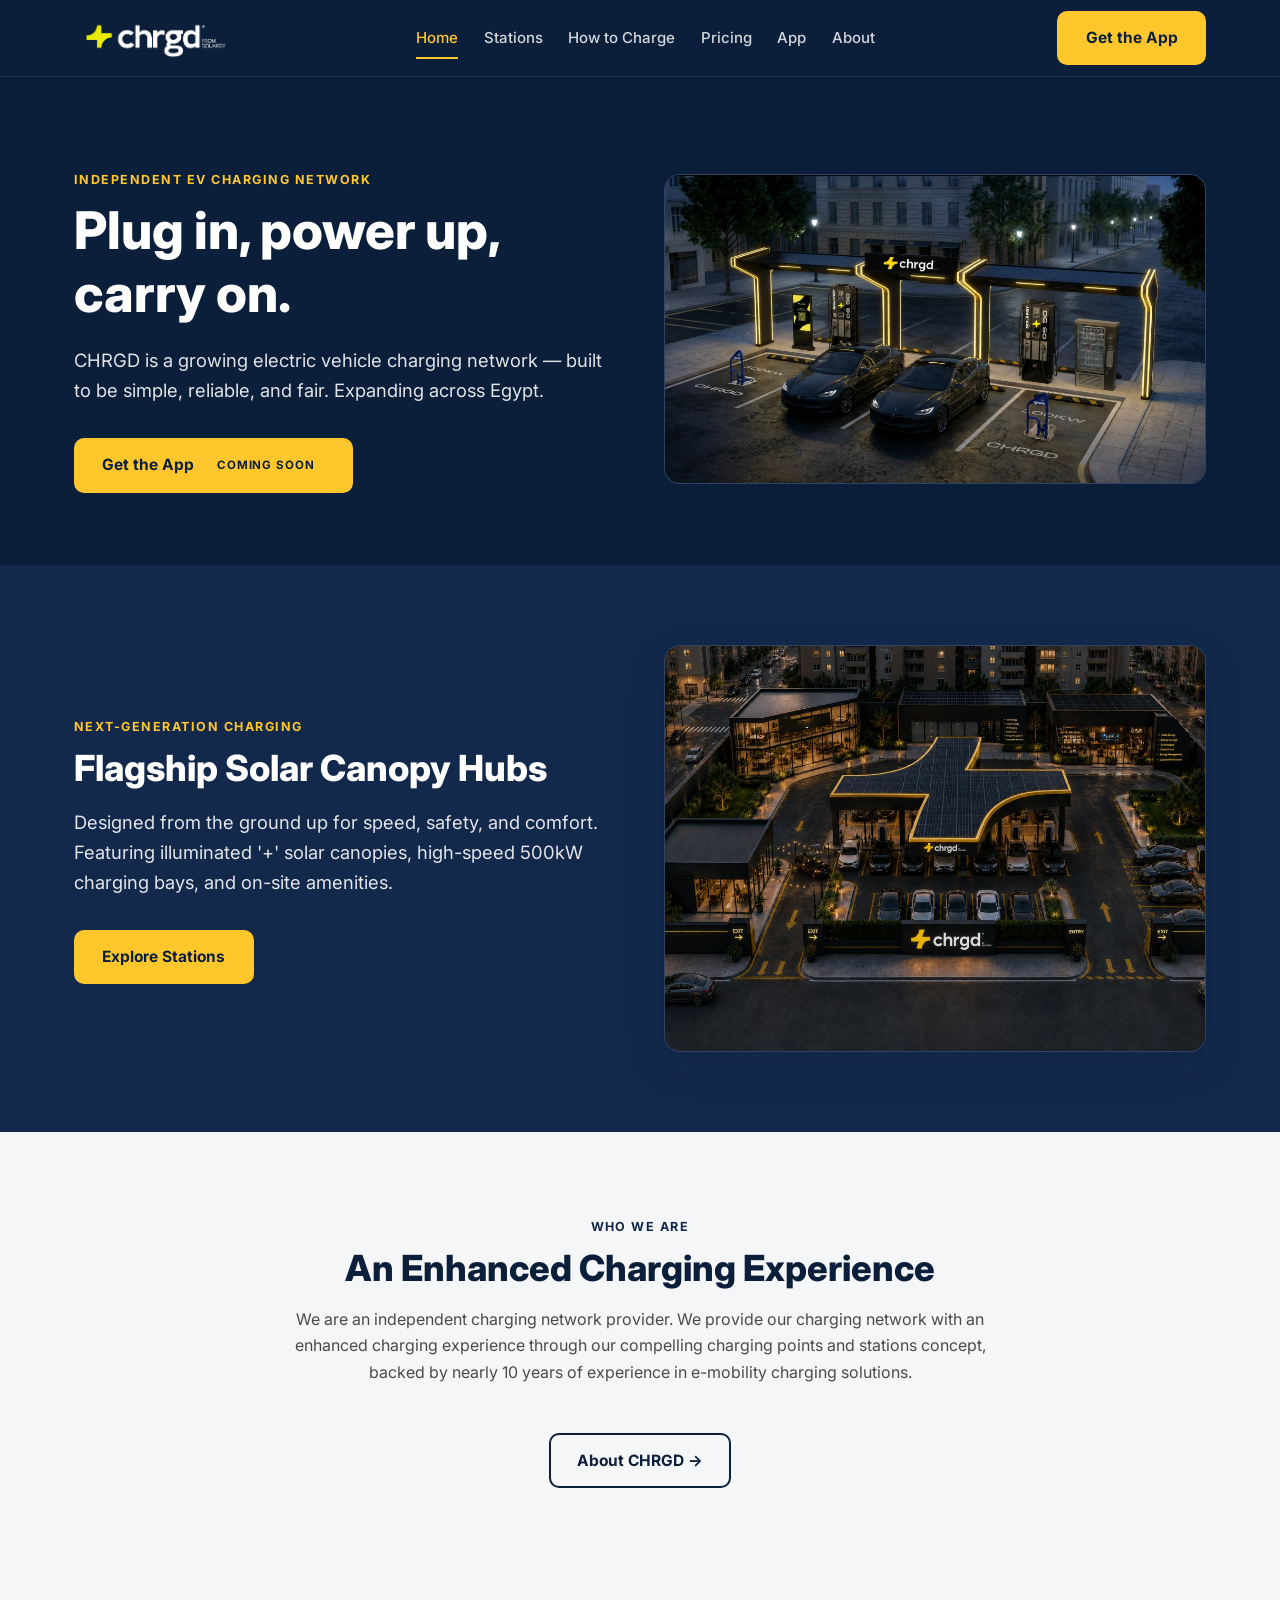
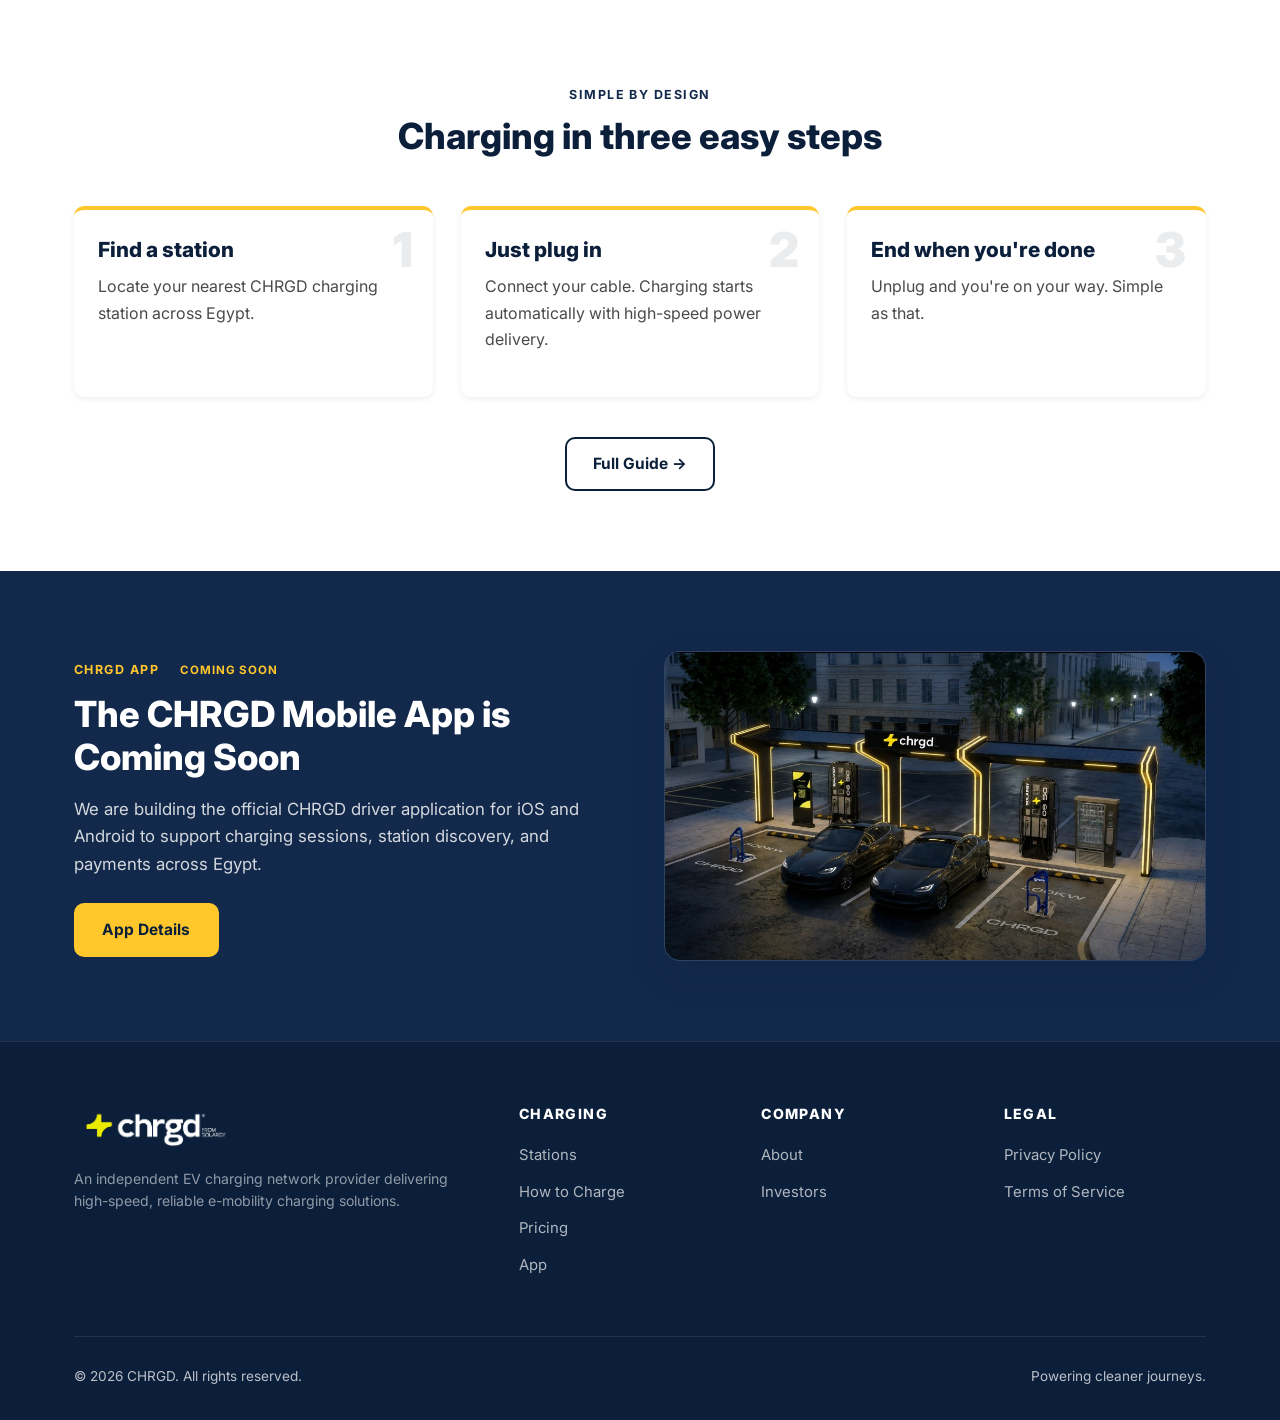
==== index.html @ 376d990d "Reframe CHRGD tone as an independent standalone EV charging network" ====
<!DOCTYPE html>
<html lang="en">
<head>
  <meta charset="UTF-8">
  <meta name="viewport" content="width=device-width, initial-scale=1.0">
  <title>CHRGD — Charge Confidently</title>
  <meta name="description" content="CHRGD is an independent EV charging network provider. Find stations, plug in, charge up, and manage your sessions.">
  <link rel="stylesheet" href="style.css">
</head>
<body>

<!-- ==================== HEADER ==================== -->
<header class="header">
  <div class="container header-inner">
    <a href="index.html" class="wordmark" aria-label="CHRGD — Home"><img src="logo.png" alt="CHRGD EV Charging Network" class="logo-img"></a>

    <button class="hamburger" id="hamburger" aria-label="Toggle menu" aria-expanded="false">☰</button>

    <nav class="nav" id="mainNav" aria-label="Main navigation">
      <a href="index.html" class="nav-link active">Home</a>
      <a href="stations.html"      class="nav-link">Stations</a>
      <a href="how-to-charge.html" class="nav-link">How to Charge</a>
      <a href="pricing.html"       class="nav-link">Pricing</a>
      <a href="app.html"           class="nav-link">App</a>
      <a href="about.html"         class="nav-link">About</a>    </nav>

    <a href="app.html" class="btn btn-primary">Get the App</a>
  </div>
</header>

<!-- ==================== HERO ==================== -->
<section class="hero">
  <div class="container hero-grid">
    <div>
      <span class="eyebrow">Independent EV Charging Network</span>
      <h1>Plug in, power up,<br>carry on.</h1>
      <p class="lead">CHRGD is a growing electric vehicle charging network — built to be simple, reliable, and fair. Expanding across Egypt.</p>
      <div class="hero-btns">
        <a href="app.html" class="btn btn-primary">Get the App <span class="badge">Coming soon</span></a>
      </div>
    </div>
    <div class="site-img-wrapper">
      <img src="images/station-canopy.jpg" alt="CHRGD illuminated night charging canopy with electric vehicles charging at 500kW bays" class="site-img">
    </div>
  </div>
</section>

<!-- ==================== FLAGSHIP HUB SHOWCASE ==================== -->
<section class="section section-dark">
  <div class="container hero-grid" style="align-items:center;">
    <div>
      <span class="eyebrow">Next-Generation Charging</span>
      <h2>Flagship Solar Canopy Hubs</h2>
      <p class="lead">Designed from the ground up for speed, safety, and comfort. Featuring illuminated '+' solar canopies, high-speed 500kW charging bays, and on-site amenities.</p>
      <div style="margin-top: 1.5rem;">
        <a href="stations.html" class="btn btn-primary">Explore Stations</a>
      </div>
    </div>
    <div class="site-img-wrapper">
      <img src="images/flagship-hub.jpg" alt="Aerial view of CHRGD flagship charging hub with yellow plus solar canopy roof" class="site-img">
    </div>
  </div>
</section>

<!-- ==================== WHO WE ARE SNAPSHOT ==================== -->
<section class="section section-light">
  <div class="container">
    <div class="section-header">
      <span class="eyebrow eyebrow-dark">Who We Are</span>
      <h2>An Enhanced Charging Experience</h2>
      <p class="lead-dark">We are an independent charging network provider. We provide our charging network with an enhanced charging experience through our compelling charging points and stations concept, backed by nearly 10 years of experience in e-mobility charging solutions.</p>
    </div>
    <div style="text-align:center; margin-bottom:2rem;">
      <a href="about.html" class="btn btn-outline-dark">About CHRGD →</a>
    </div>
  </div>
</section>

<!-- ==================== HOW TO CHARGE PREVIEW ==================== -->
<section class="section">
  <div class="container">
    <div class="section-header">
      <span class="eyebrow eyebrow-dark">Simple by Design</span>
      <h2>Charging in three easy steps</h2>
    </div>
    <div class="steps">
      <div class="step">
        <div class="step-num">1</div>
        <h3>Find a station</h3>
        <p>Locate your nearest CHRGD charging station across Egypt.</p>
      </div>
      <div class="step">
        <div class="step-num">2</div>
        <h3>Just plug in</h3>
        <p>Connect your cable. Charging starts automatically with high-speed power delivery.</p>
      </div>
      <div class="step">
        <div class="step-num">3</div>
        <h3>End when you're done</h3>
        <p>Unplug and you're on your way. Simple as that.</p>
      </div>
    </div>
    <div style="text-align:center; margin-top:2.5rem;">
      <a href="how-to-charge.html" class="btn btn-outline-dark">Full Guide →</a>
    </div>
  </div>
</section>

<!-- ==================== APP HIGHLIGHT ==================== -->
<section class="section section-dark">
  <div class="container hero-grid" style="align-items:center;">
    <div>
      <span class="eyebrow">CHRGD App <span class="badge badge-navy">Coming soon</span></span>
      <h2 style="color:var(--white);">The CHRGD Mobile App is Coming Soon</h2>
      <p style="color:rgba(255,255,255,0.82); font-size:1.05rem; margin-bottom:1.5rem;">
        We are building the official CHRGD driver application for iOS and Android to support charging sessions, station discovery, and payments across Egypt.
      </p>
      <a href="app.html" class="btn btn-primary">App Details</a>
    </div>
    <div class="site-img-wrapper">
      <img src="images/station-canopy.jpg" alt="CHRGD Charging station canopy" class="site-img">
    </div>
  </div>
</section>



<!-- ==================== FOOTER ==================== -->
<footer class="footer">
  <div class="container">
    <div class="footer-grid">
      <div class="footer-col">
        <a href="index.html" class="wordmark" aria-label="CHRGD — Home"><img src="logo.png" alt="CHRGD EV Charging Network" class="logo-img"></a>
        <p class="footer-desc">An independent EV charging network provider delivering high-speed, reliable e-mobility charging solutions.</p>
      </div>
      <div class="footer-col">
        <h4>Charging</h4>
        <ul class="footer-links">
          <li><a href="stations.html">Stations</a></li>
          <li><a href="how-to-charge.html">How to Charge</a></li>
          <li><a href="pricing.html">Pricing</a></li>
          <li><a href="app.html">App</a></li>
        </ul>
      </div>
      <div class="footer-col">
        <h4>Company</h4>
        <ul class="footer-links">
          <li><a href="about.html">About</a></li>
          <li><a href="contact.html">Investors</a></li>
        </ul>
      </div>
      <div class="footer-col">
        <h4>Legal</h4>
        <ul class="footer-links">
          <li><a href="privacy-policy.html">Privacy Policy</a></li>
          <li><a href="terms-of-service.html">Terms of Service</a></li>
        </ul>
      </div>
    </div>
    <div class="footer-bottom">
      <span>© 2026 CHRGD. All rights reserved.</span>
      <span>Powering cleaner journeys.</span>
    </div>
  </div>
</footer>

<script src="script.js"></script>
</body>
</html>
---- style.css ----
/* ===========================
   CHRGD — Global Design System
   =========================== */

@import url('https://fonts.googleapis.com/css2?family=Inter:wght@400;500;600;700;800;900&display=swap');

:root {
  --navy:        #0B1F3A;
  --navy-soft:   #13294B;
  --yellow:      #FFC72C;
  --yellow-dark: #E6AB00;
  --white:       #FFFFFF;
  --gray-100:    #F5F6F8;
  --gray-200:    #E2E8F0;
  --gray-300:    #CBD5E1;
  --gray-500:    #94A3B8;
  --gray-700:    #4A4A4A;
  --radius:      10px;
  --radius-lg:   16px;
  --shadow-sm:   0 2px 6px rgba(11,31,58,0.07);
  --shadow-md:   0 6px 18px rgba(11,31,58,0.10);
  --shadow-lg:   0 14px 40px rgba(11,31,58,0.14);
  --transition:  all 0.22s ease;
  --font:        'Inter', -apple-system, BlinkMacSystemFont, 'Segoe UI', sans-serif;
}

/* --- Reset --- */
*, *::before, *::after { box-sizing: border-box; margin: 0; padding: 0; }
html { scroll-behavior: smooth; }
body {
  font-family: var(--font);
  background: var(--white);
  color: var(--gray-700);
  line-height: 1.65;
  font-size: 1rem;
  display: flex;
  flex-direction: column;
  min-height: 100vh;
}
a { text-decoration: none; color: inherit; transition: var(--transition); }
ul { list-style: none; }
img { display: block; max-width: 100%; }

/* --- Container --- */
.container {
  width: 100%;
  max-width: 1180px;
  margin: 0 auto;
  padding: 0 1.5rem;
}

/* ===========================
   WORDMARK
   =========================== */
.wordmark {
  display: inline-flex;
  align-items: center;
  text-decoration: none;
}
.logo-img {
  height: 42px;
  width: auto;
  object-fit: contain;
  display: block;
  transition: var(--transition);
}
.logo-img:hover {
  opacity: 0.9;
}
.wordmark .dot { color: var(--yellow); }
.wordmark-dark  { color: var(--navy); }

/* ===========================
   TYPOGRAPHY
   =========================== */
h1, h2, h3, h4 { color: var(--navy); font-weight: 800; line-height: 1.2; }
h1 { font-size: clamp(2rem, 5vw, 3.25rem); margin-bottom: 1.25rem; }
h2 { font-size: clamp(1.6rem, 3vw, 2.25rem); margin-bottom: 1rem; }
h3 { font-size: 1.3rem; margin-bottom: 0.65rem; }
p  { margin-bottom: 1rem; }

.eyebrow {
  display: inline-block;
  font-size: 0.78rem;
  font-weight: 700;
  letter-spacing: 0.12em;
  text-transform: uppercase;
  color: var(--yellow);
  margin-bottom: 0.6rem;
}
.eyebrow-dark { color: var(--navy-soft); }

.lead {
  font-size: 1.15rem;
  color: rgba(255,255,255,0.88);
  max-width: 680px;
  margin-bottom: 2rem;
}
.lead-dark { color: var(--gray-700); }

/* ===========================
   BUTTONS
   =========================== */
.btn {
  display: inline-flex;
  align-items: center;
  justify-content: center;
  gap: 0.4rem;
  padding: 0.78rem 1.65rem;
  font-weight: 700;
  font-size: 0.97rem;
  border-radius: var(--radius);
  border: 2px solid transparent;
  cursor: pointer;
  transition: var(--transition);
  white-space: nowrap;
}
.btn-primary {
  background: var(--yellow);
  color: var(--navy);
}
.btn-primary:hover {
  background: var(--yellow-dark);
  transform: translateY(-2px);
  box-shadow: var(--shadow-md);
}
.btn-outline {
  background: transparent;
  color: var(--white);
  border-color: rgba(255,255,255,0.35);
}
.btn-outline:hover {
  background: rgba(255,255,255,0.1);
  border-color: var(--white);
}
.btn-outline-dark {
  background: transparent;
  color: var(--navy);
  border-color: var(--navy);
}
.btn-outline-dark:hover {
  background: var(--navy);
  color: var(--white);
}
.btn-disabled {
  background: var(--gray-300);
  color: var(--gray-500);
  cursor: not-allowed;
  pointer-events: none;
}

/* Badge */
.badge {
  display: inline-block;
  background: var(--yellow);
  color: var(--navy);
  font-size: 0.72rem;
  font-weight: 700;
  text-transform: uppercase;
  letter-spacing: 0.08em;
  padding: 0.22rem 0.6rem;
  border-radius: 50px;
  vertical-align: middle;
  margin-left: 0.4rem;
}
.badge-navy {
  background: var(--navy-soft);
  color: var(--yellow);
}

/* ===========================
   MEDIA PLACEHOLDER
   =========================== */
.media-ph {
  border: 2px dashed var(--gray-300);
  background: rgba(19,41,75,0.03);
  border-radius: var(--radius-lg);
  display: flex;
  flex-direction: column;
  align-items: center;
  justify-content: center;
  min-height: 260px;
  padding: 2rem;
  text-align: center;
  color: var(--gray-700);
}
.media-ph .ph-label {
  font-family: monospace;
  font-weight: 700;
  font-size: 1.1rem;
  letter-spacing: 0.1em;
  background: var(--navy-soft);
  color: var(--yellow);
  padding: 0.35rem 0.9rem;
  border-radius: 5px;
  margin-bottom: 0.65rem;
}
.media-ph .ph-desc {
  font-size: 0.84rem;
  color: var(--gray-500);
  max-width: 420px;
}
.media-ph-dark {
  border-color: rgba(255,255,255,0.2);
  background: rgba(255,255,255,0.04);
}
.media-ph-dark .ph-label {
  background: var(--yellow);
  color: var(--navy);
}
.media-ph-dark .ph-desc { color: rgba(255,255,255,0.55); }

/* ===========================
   MEDIA & IMAGES
   =========================== */
.site-img-wrapper {
  position: relative;
  border-radius: var(--radius-lg);
  overflow: hidden;
  box-shadow: var(--shadow-lg);
  border: 1px solid rgba(255, 255, 255, 0.12);
  background: var(--navy-soft);
}
.site-img {
  width: 100%;
  height: auto;
  display: block;
  object-fit: cover;
  transition: transform 0.4s ease;
}
.site-img-wrapper:hover .site-img {
  transform: scale(1.02);
}
.hardware-img-card {
  background: var(--gray-100);
  border-radius: var(--radius-lg);
  padding: 2rem;
  display: flex;
  justify-content: center;
  align-items: center;
  box-shadow: var(--shadow-md);
  border: 1px solid var(--gray-200);
}
.hardware-img {
  max-height: 380px;
  width: auto;
  object-fit: contain;
}

/* ===========================
   HEADER / NAV
   =========================== */
.header {
  position: sticky;
  top: 0;
  z-index: 1000;
  background: var(--navy);
  border-bottom: 1px solid rgba(255,255,255,0.08);
  box-shadow: var(--shadow-sm);
}
.header-inner {
  display: flex;
  align-items: center;
  justify-content: space-between;
  height: 76px;
}
.nav {
  display: flex;
  align-items: center;
  gap: 1.6rem;
}
.nav-link {
  color: rgba(255,255,255,0.82);
  font-weight: 500;
  font-size: 0.94rem;
  padding: 0.4rem 0;
  position: relative;
}
.nav-link:hover,
.nav-link.active { color: var(--yellow); }
.nav-link.active::after {
  content: '';
  position: absolute;
  bottom: -2px; left: 0;
  width: 100%; height: 2px;
  background: var(--yellow);
}
.hamburger {
  display: none;
  background: none;
  border: none;
  color: var(--white);
  font-size: 1.6rem;
  cursor: pointer;
  padding: 0.35rem;
  line-height: 1;
}

/* ===========================
   SECTIONS
   =========================== */
.section { padding: 5rem 0; }
.section-light { background: var(--gray-100); }
.section-dark  { background: var(--navy-soft); }
.section-dark h2, .section-dark h3 { color: var(--white); }

.section-header {
  text-align: center;
  max-width: 700px;
  margin: 0 auto 3rem;
}

/* ===========================
   HERO
   =========================== */
.hero {
  background: var(--navy);
  color: var(--white);
  padding: 5.5rem 0 4.5rem;
}
.hero-grid {
  display: grid;
  grid-template-columns: 1fr 1fr;
  gap: 3rem;
  align-items: center;
}
.hero h1 { color: var(--white); }
.hero-btns { display: flex; gap: 1rem; flex-wrap: wrap; margin-top: 0.5rem; }

/* ===========================
   CARDS
   =========================== */
.cards {
  display: grid;
  grid-template-columns: repeat(auto-fit, minmax(300px, 1fr));
  gap: 1.75rem;
}
.card {
  background: var(--white);
  border: 1px solid var(--gray-200);
  border-radius: var(--radius);
  padding: 1.85rem;
  box-shadow: var(--shadow-sm);
  transition: var(--transition);
  display: flex;
  flex-direction: column;
}
.card:hover {
  transform: translateY(-4px);
  box-shadow: var(--shadow-md);
  border-color: var(--yellow);
}
.card-link {
  margin-top: auto;
  padding-top: 1rem;
  font-weight: 700;
  color: var(--navy);
  display: inline-flex;
  align-items: center;
  gap: 0.3rem;
}
.card-link:hover { color: var(--yellow-dark); }

/* ===========================
   STEPS
   =========================== */
.steps {
  display: grid;
  grid-template-columns: repeat(auto-fit, minmax(220px, 1fr));
  gap: 1.75rem;
}
.step {
  background: var(--white);
  border-radius: var(--radius);
  border-top: 4px solid var(--yellow);
  padding: 1.75rem 1.5rem;
  box-shadow: var(--shadow-sm);
  position: relative;
}
.step-num {
  font-size: 3rem;
  font-weight: 900;
  color: var(--navy);
  opacity: 0.08;
  position: absolute;
  top: 1rem;
  right: 1.25rem;
  line-height: 1;
}

/* ===========================
   CTA BAND
   =========================== */
.cta-band {
  background: var(--navy);
  color: var(--white);
  text-align: center;
  padding: 4.5rem 0;
}
.cta-band h2 { color: var(--white); margin-bottom: 1rem; }
.cta-band p  { color: rgba(255,255,255,0.8); max-width: 580px; margin: 0 auto 2rem; }

/* ===========================
   PRICING
   =========================== */
.pricing-box {
  background: var(--white);
  border: 1px solid var(--gray-200);
  border-radius: var(--radius);
  padding: 2.5rem;
  box-shadow: var(--shadow-sm);
  max-width: 680px;
  margin: 0 auto;
}

/* ===========================
   FORM
   =========================== */
.form-wrap {
  background: var(--white);
  border: 1px solid var(--gray-200);
  border-radius: var(--radius);
  padding: 2.5rem;
  box-shadow: var(--shadow-md);
}
.form-group { margin-bottom: 1.15rem; }
.form-label {
  display: block;
  font-weight: 600;
  color: var(--navy);
  margin-bottom: 0.35rem;
  font-size: 0.95rem;
}
.form-control {
  width: 100%;
  padding: 0.75rem 1rem;
  border: 1px solid var(--gray-300);
  border-radius: var(--radius);
  font-family: var(--font);
  font-size: 1rem;
  transition: var(--transition);
}
.form-control:focus {
  outline: none;
  border-color: var(--navy);
  box-shadow: 0 0 0 3px rgba(11,31,58,0.09);
}

/* ===========================
   LEGAL
   =========================== */
.legal-wrap {
  max-width: 820px;
  margin: 0 auto;
  background: var(--white);
  border: 1px solid var(--gray-200);
  border-radius: var(--radius);
  padding: 3rem;
  box-shadow: var(--shadow-sm);
}
.draft-notice {
  background: rgba(255,199,44,0.13);
  border-left: 4px solid var(--yellow-dark);
  padding: 0.9rem 1.2rem;
  border-radius: 4px;
  margin-bottom: 2rem;
  font-size: 0.93rem;
  color: var(--navy);
}
.legal-wrap h2 { font-size: 1.25rem; margin: 2rem 0 0.5rem; }
.legal-wrap p, .legal-wrap li { font-size: 0.97rem; line-height: 1.7; }
.legal-wrap ul { list-style: disc; margin-left: 1.5rem; margin-bottom: 1rem; }

/* ===========================
   FOOTER
   =========================== */
.footer {
  background: var(--navy);
  color: rgba(255,255,255,0.72);
  padding: 4rem 0 2rem;
  border-top: 1px solid rgba(255,255,255,0.08);
  margin-top: auto;
}
.footer-grid {
  display: grid;
  grid-template-columns: 2fr 1fr 1fr 1fr;
  gap: 2.5rem;
  margin-bottom: 3rem;
}
.footer-col h4 {
  color: var(--white);
  font-size: 0.88rem;
  text-transform: uppercase;
  letter-spacing: 0.1em;
  margin-bottom: 1.1rem;
}
.footer-links li { margin-bottom: 0.65rem; }
.footer-links a  { color: rgba(255,255,255,0.68); font-size: 0.93rem; }
.footer-links a:hover { color: var(--yellow); }
.footer-desc {
  margin-top: 0.75rem;
  font-size: 0.88rem;
  color: rgba(255,255,255,0.55);
  line-height: 1.6;
}
.footer-bottom {
  padding-top: 1.75rem;
  border-top: 1px solid rgba(255,255,255,0.09);
  display: flex;
  justify-content: space-between;
  align-items: center;
  font-size: 0.85rem;
  flex-wrap: wrap;
  gap: 0.75rem;
}

/* ===========================
   RESPONSIVE
   =========================== */
@media (max-width: 960px) {
  .hero-grid         { grid-template-columns: 1fr; }
  .footer-grid       { grid-template-columns: 1fr 1fr; }
}

@media (max-width: 720px) {
  h1 { font-size: 2rem; }
  h2 { font-size: 1.55rem; }

  .hamburger { display: block; }

  .nav {
    position: absolute;
    top: 76px; left: 0;
    width: 100%;
    background: var(--navy);
    flex-direction: column;
    align-items: flex-start;
    padding: 1.25rem 1.5rem;
    gap: 1.1rem;
    border-bottom: 1px solid rgba(255,255,255,0.09);
    box-shadow: var(--shadow-lg);
    display: none;
  }
  .nav.open { display: flex; }

  .footer-grid       { grid-template-columns: 1fr; }
  .footer-bottom     { flex-direction: column; text-align: center; }
  .form-wrap, .legal-wrap { padding: 1.5rem; }
}
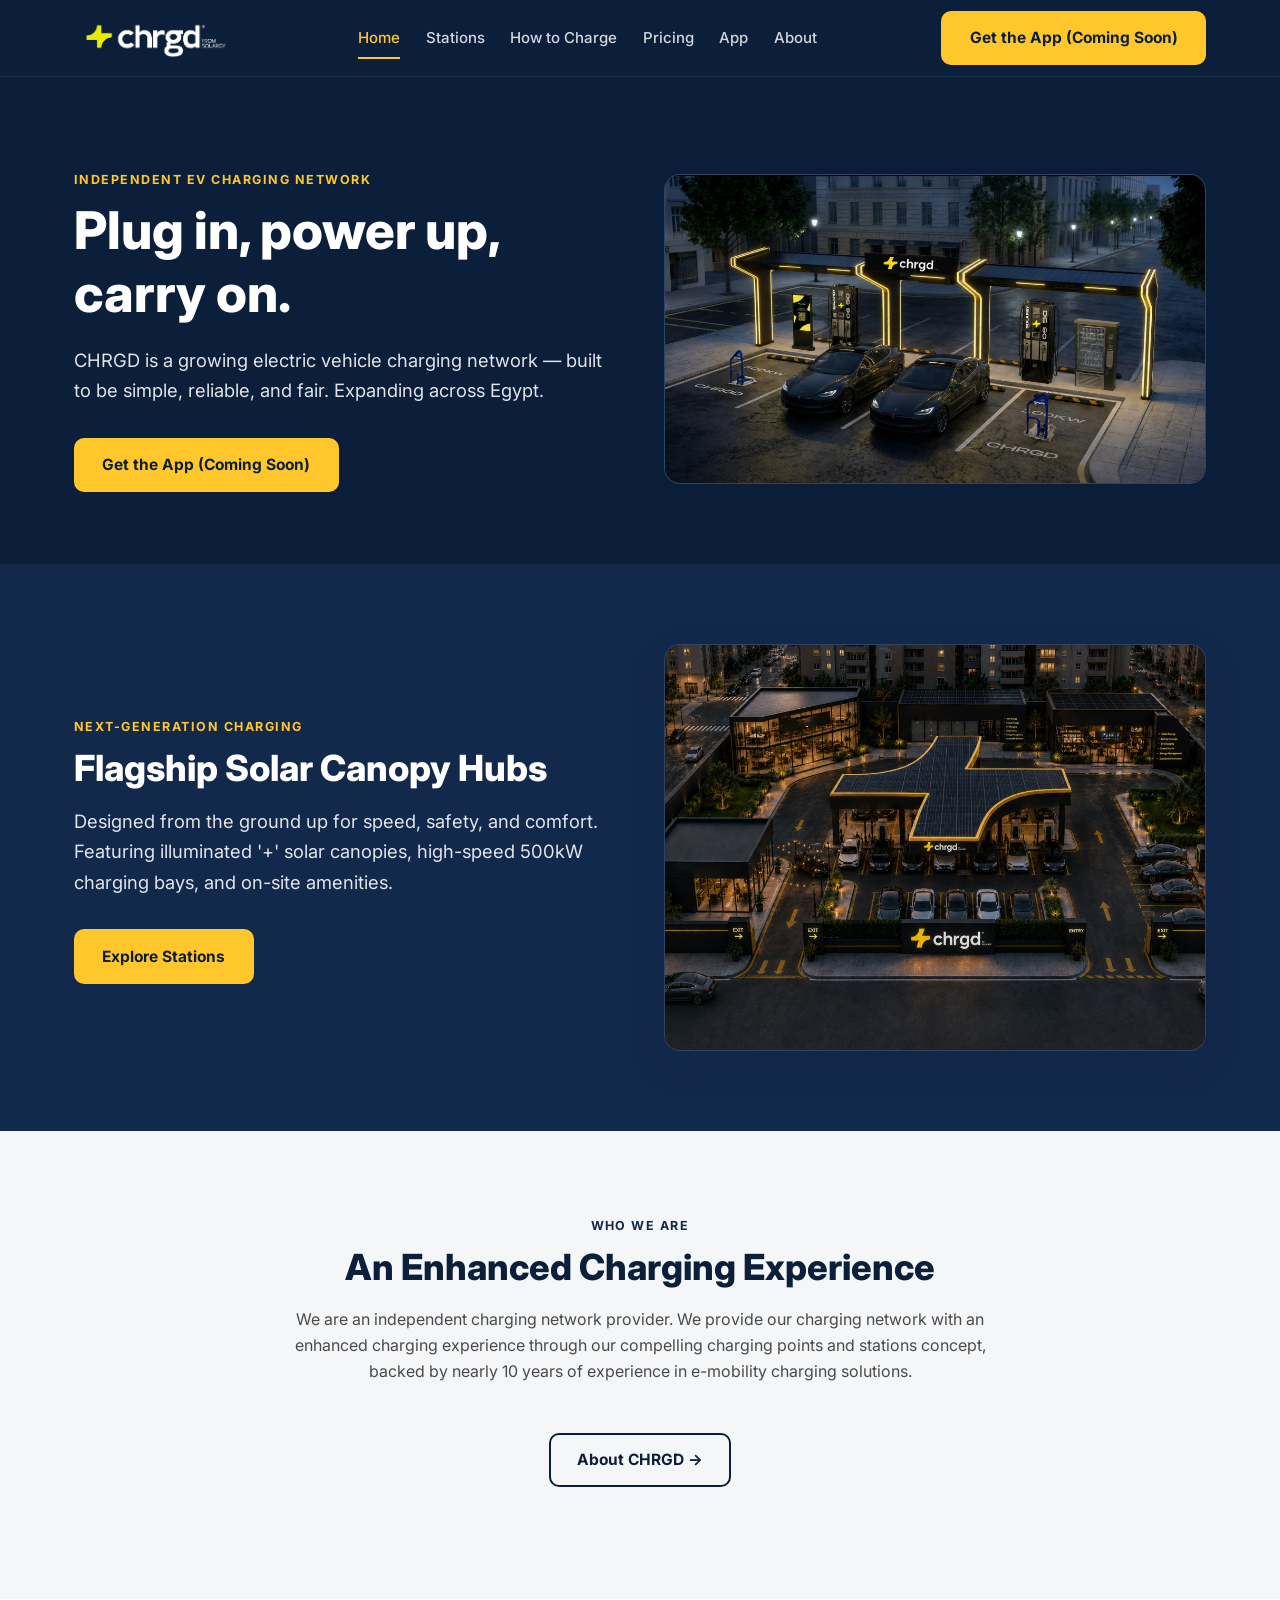
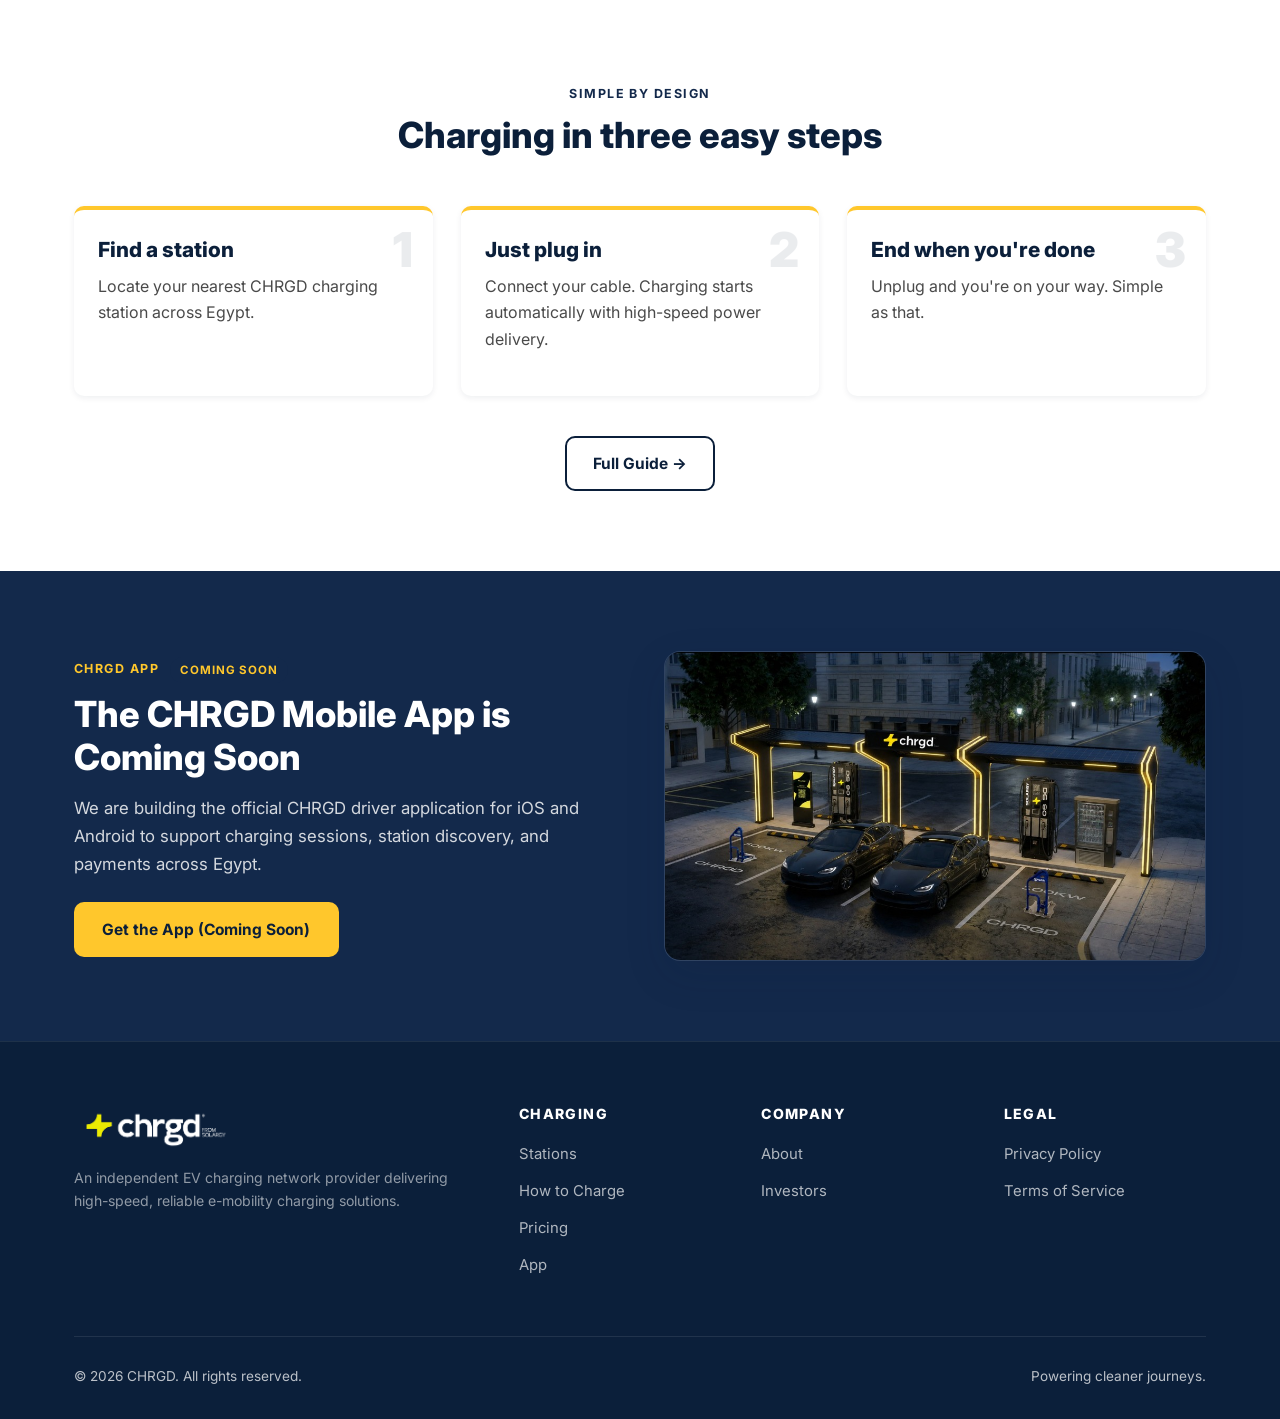
==== commit 9f2cfc7c: "Update all Get the App buttons to include (Coming Soon) label across site" ====
--- a/index.html
+++ b/index.html
@@ -24,7 +24,7 @@
       <a href="app.html"           class="nav-link">App</a>
       <a href="about.html"         class="nav-link">About</a>    </nav>
 
-    <a href="app.html" class="btn btn-primary">Get the App</a>
+    <a href="app.html" class="btn btn-primary">Get the App (Coming Soon)</a>
   </div>
 </header>
 
@@ -36,7 +36,7 @@
       <h1>Plug in, power up,<br>carry on.</h1>
       <p class="lead">CHRGD is a growing electric vehicle charging network — built to be simple, reliable, and fair. Expanding across Egypt.</p>
       <div class="hero-btns">
-        <a href="app.html" class="btn btn-primary">Get the App <span class="badge">Coming soon</span></a>
+        <a href="app.html" class="btn btn-primary">Get the App (Coming Soon)</a>
       </div>
     </div>
     <div class="site-img-wrapper">
@@ -115,7 +115,7 @@
       <p style="color:rgba(255,255,255,0.82); font-size:1.05rem; margin-bottom:1.5rem;">
         We are building the official CHRGD driver application for iOS and Android to support charging sessions, station discovery, and payments across Egypt.
       </p>
-      <a href="app.html" class="btn btn-primary">App Details</a>
+      <a href="app.html" class="btn btn-primary">Get the App (Coming Soon)</a>
     </div>
     <div class="site-img-wrapper">
       <img src="images/station-canopy.jpg" alt="CHRGD Charging station canopy" class="site-img">
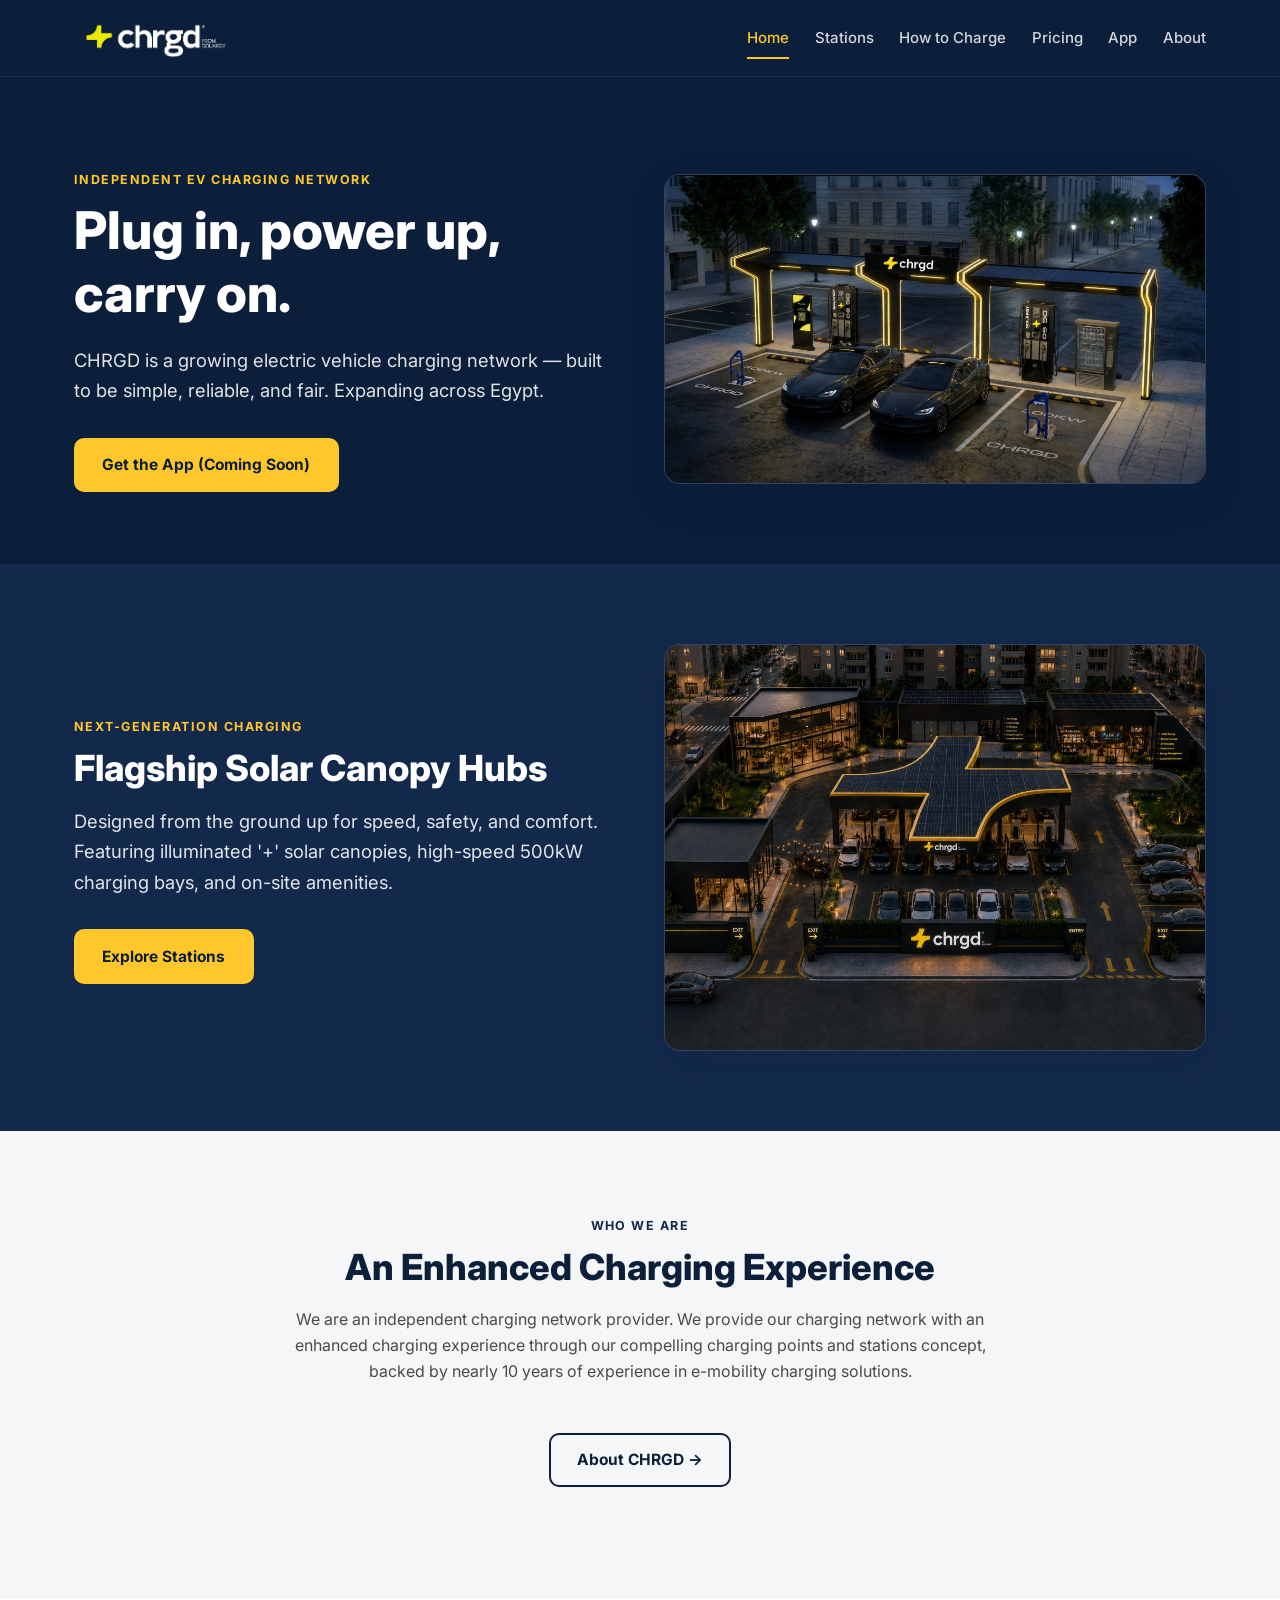
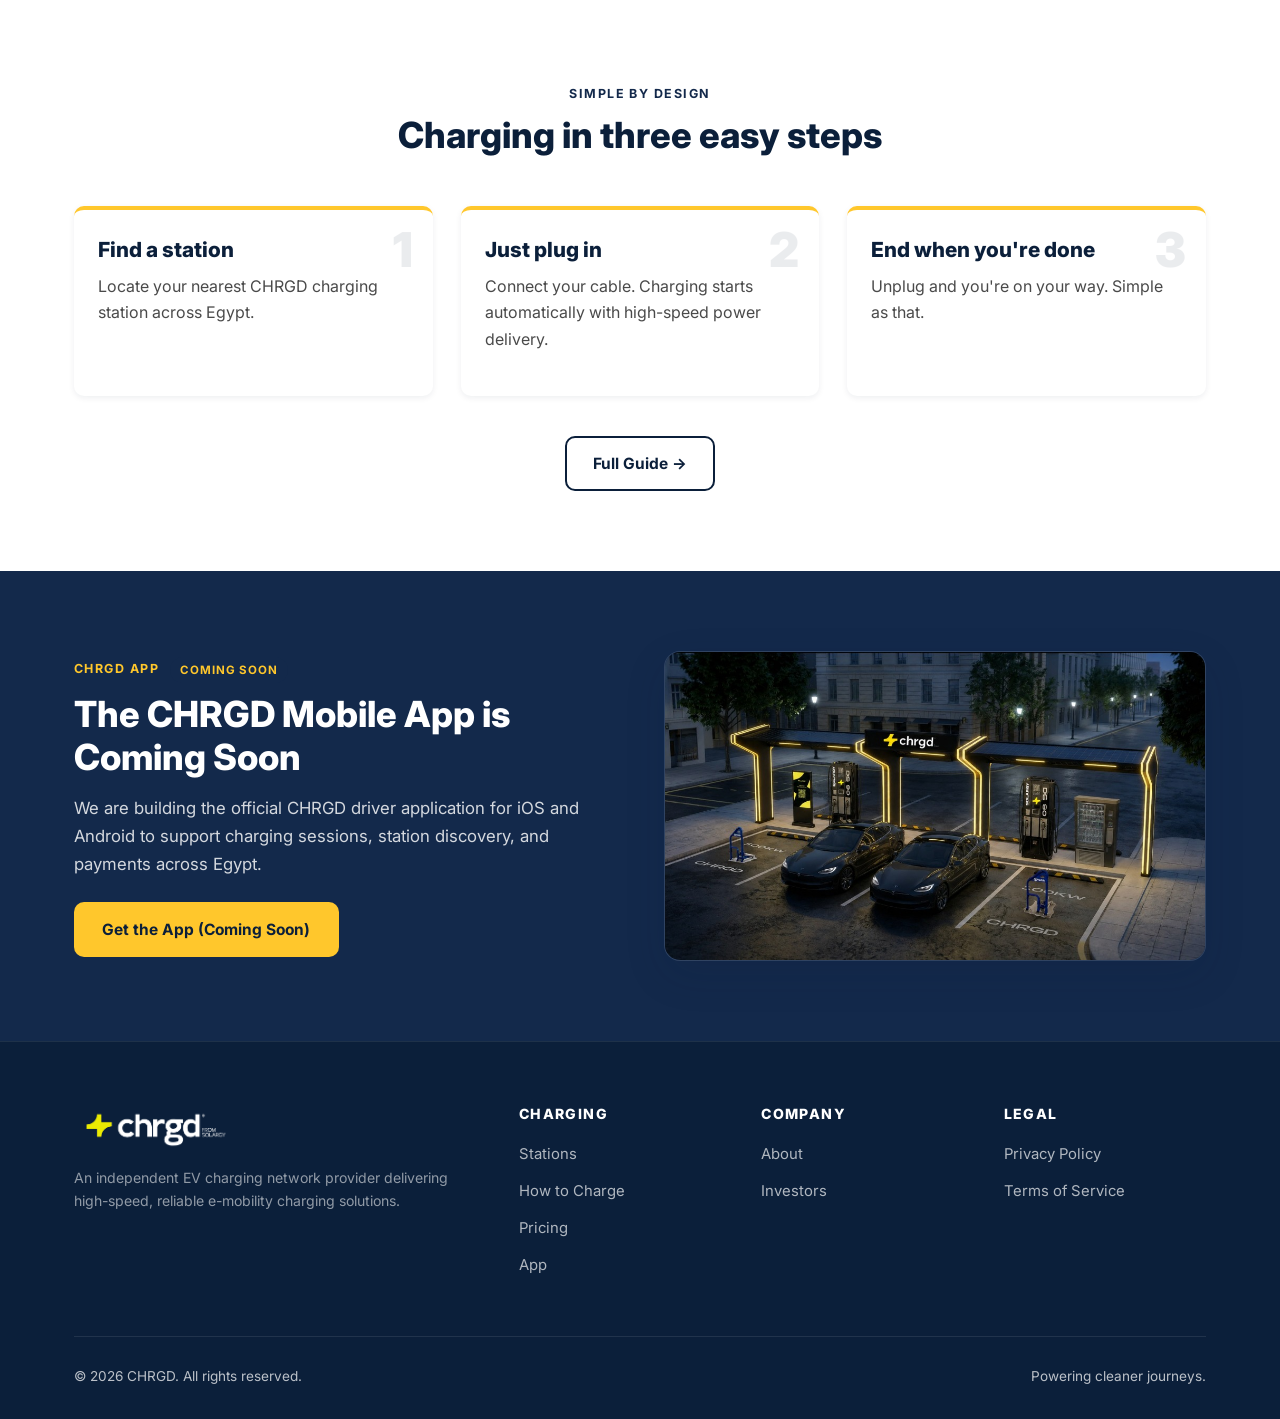
==== commit 25e96dc0: "Remove Get the App button from top header navigation across all pages" ====
--- a/index.html
+++ b/index.html
@@ -22,9 +22,8 @@
       <a href="how-to-charge.html" class="nav-link">How to Charge</a>
       <a href="pricing.html"       class="nav-link">Pricing</a>
       <a href="app.html"           class="nav-link">App</a>
-      <a href="about.html"         class="nav-link">About</a>    </nav>
-
-    <a href="app.html" class="btn btn-primary">Get the App (Coming Soon)</a>
+      <a href="about.html"         class="nav-link">About</a>
+    </nav>
   </div>
 </header>
 
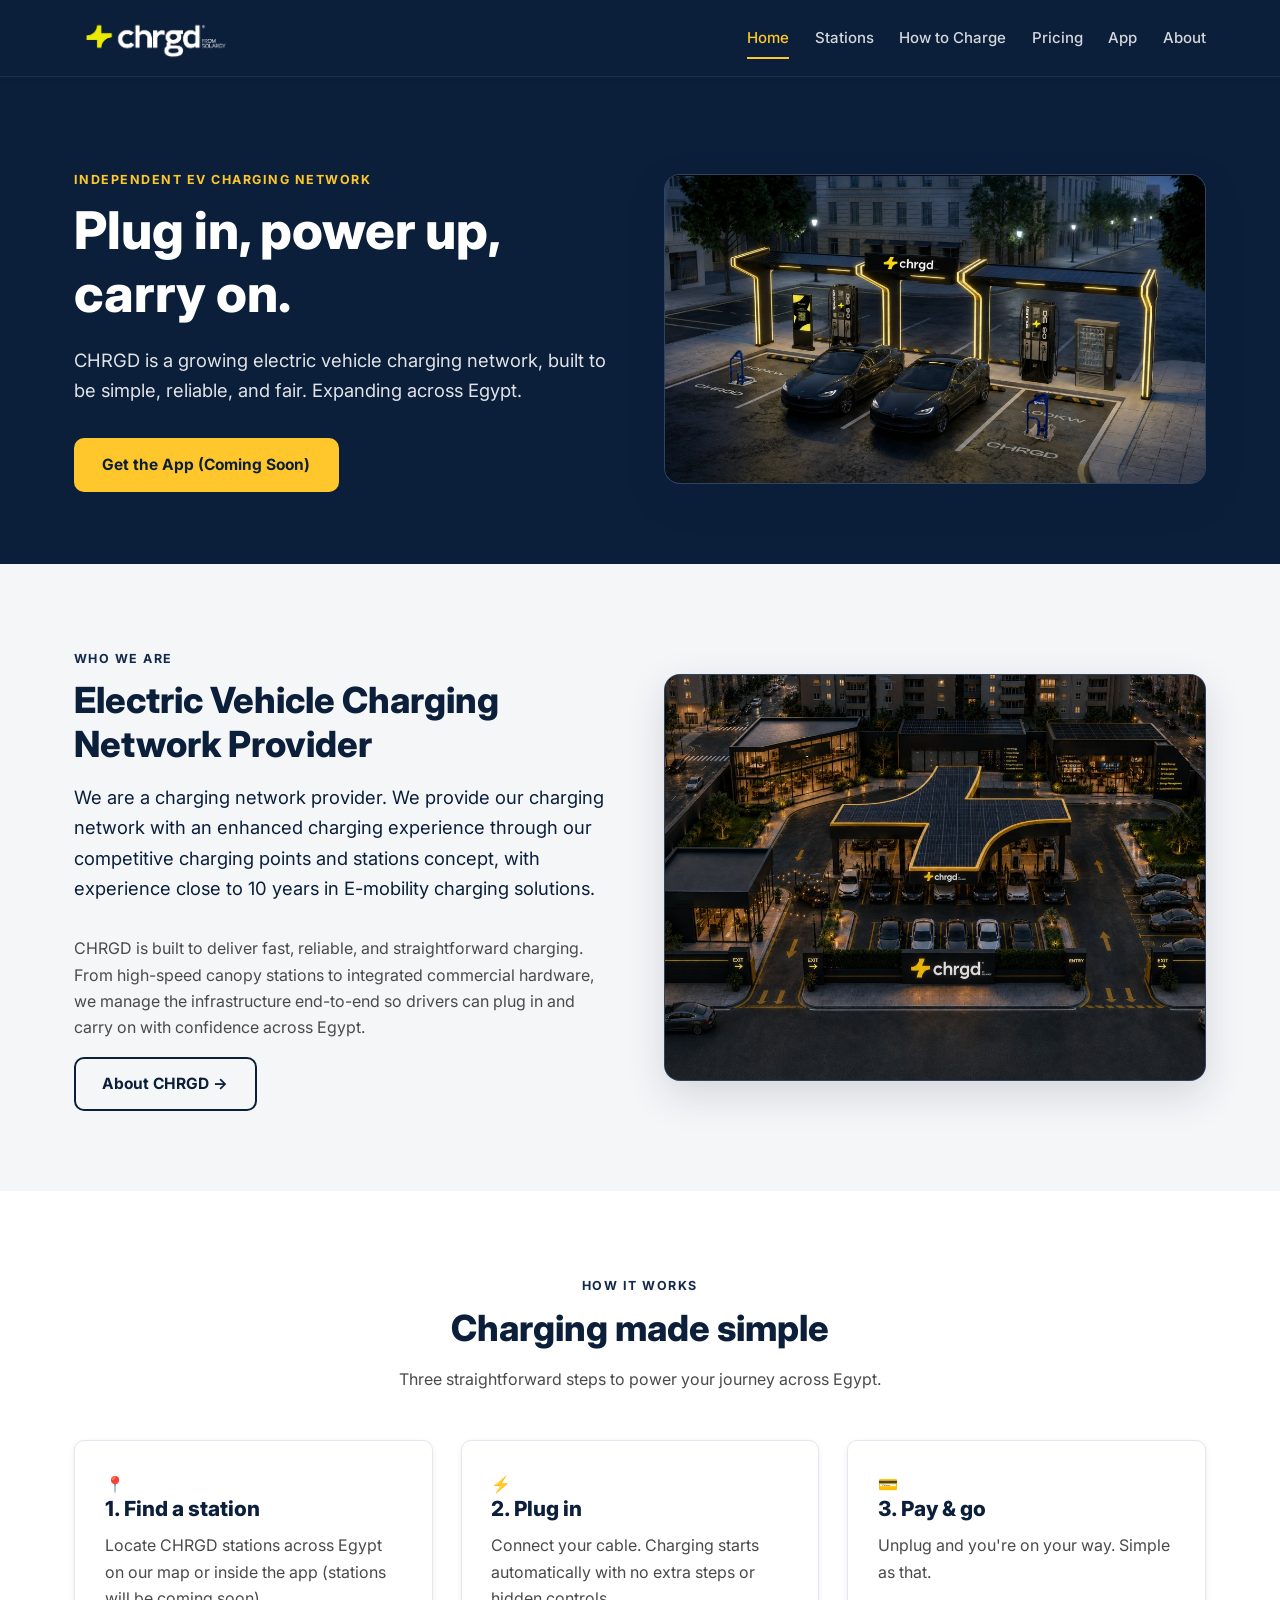
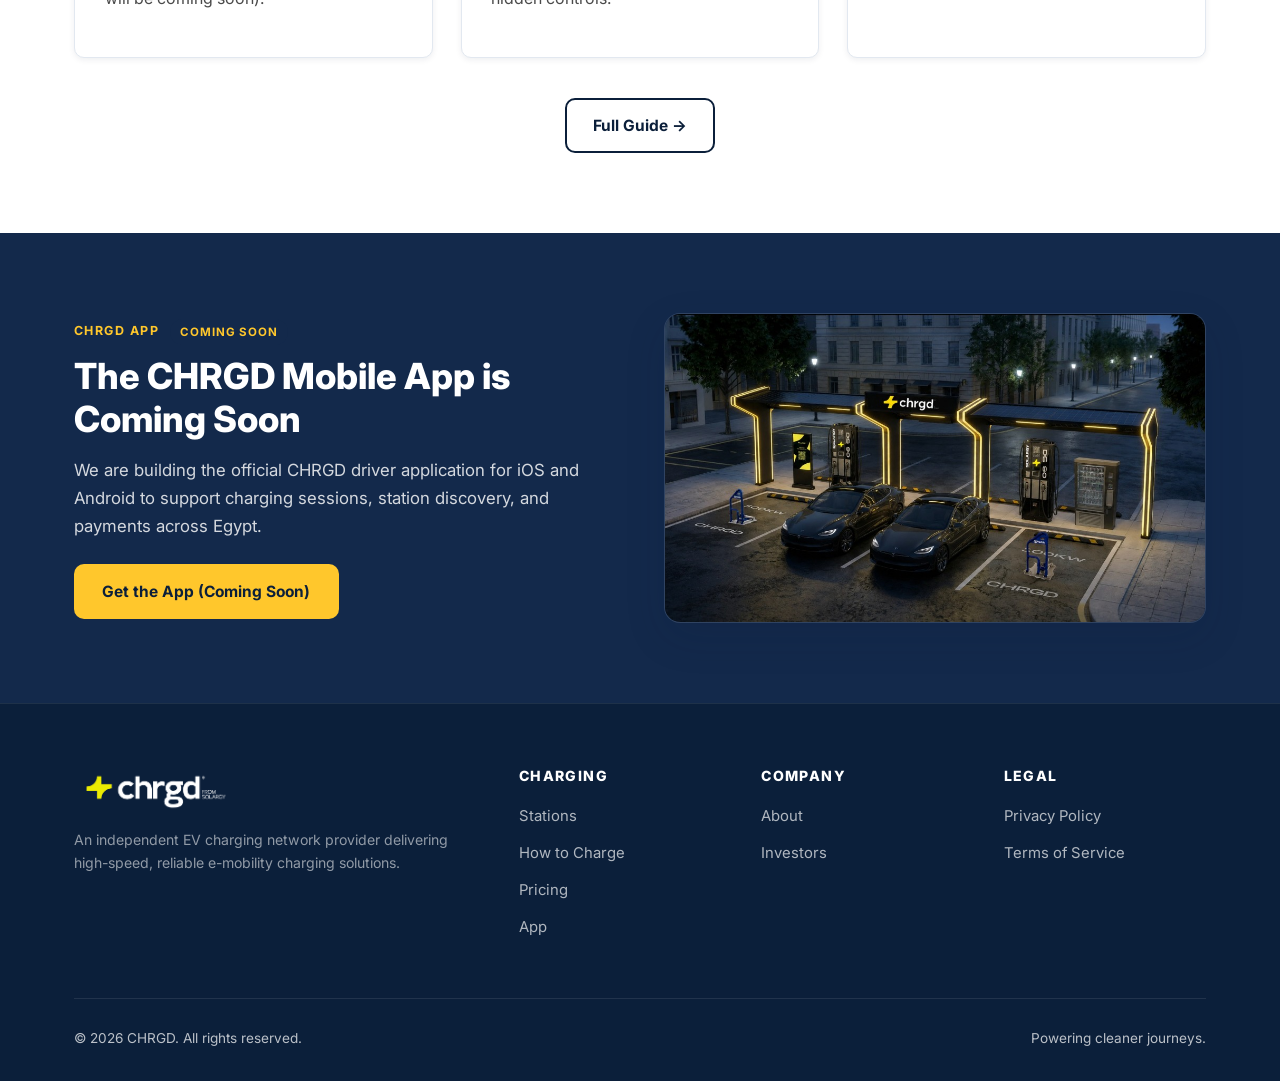
==== commit 14a398c0: "Remove all em dashes across site text, titles, and headers" ====
--- a/index.html
+++ b/index.html
@@ -3,7 +3,7 @@
 <head>
   <meta charset="UTF-8">
   <meta name="viewport" content="width=device-width, initial-scale=1.0">
-  <title>CHRGD — Charge Confidently</title>
+  <title>CHRGD | Charge Confidently</title>
   <meta name="description" content="CHRGD is an independent EV charging network provider. Find stations, plug in, charge up, and manage your sessions.">
   <link rel="stylesheet" href="style.css">
 </head>
@@ -12,7 +12,7 @@
 <!-- ==================== HEADER ==================== -->
 <header class="header">
   <div class="container header-inner">
-    <a href="index.html" class="wordmark" aria-label="CHRGD — Home"><img src="logo.png" alt="CHRGD EV Charging Network" class="logo-img"></a>
+    <a href="index.html" class="wordmark" aria-label="CHRGD Home"><img src="logo.png" alt="CHRGD EV Charging Network" class="logo-img"></a>
 
     <button class="hamburger" id="hamburger" aria-label="Toggle menu" aria-expanded="false">☰</button>
 
@@ -33,7 +33,7 @@
     <div>
       <span class="eyebrow">Independent EV Charging Network</span>
       <h1>Plug in, power up,<br>carry on.</h1>
-      <p class="lead">CHRGD is a growing electric vehicle charging network — built to be simple, reliable, and fair. Expanding across Egypt.</p>
+      <p class="lead">CHRGD is a growing electric vehicle charging network, built to be simple, reliable, and fair. Expanding across Egypt.</p>
       <div class="hero-btns">
         <a href="app.html" class="btn btn-primary">Get the App (Coming Soon)</a>
       </div>
@@ -44,58 +44,48 @@
   </div>
 </section>
 
-<!-- ==================== FLAGSHIP HUB SHOWCASE ==================== -->
-<section class="section section-dark">
-  <div class="container hero-grid" style="align-items:center;">
+<!-- ==================== WHO WE ARE ==================== -->
+<section class="section section-light">
+  <div class="container hero-grid" style="align-items: center;">
     <div>
-      <span class="eyebrow">Next-Generation Charging</span>
-      <h2>Flagship Solar Canopy Hubs</h2>
-      <p class="lead">Designed from the ground up for speed, safety, and comfort. Featuring illuminated '+' solar canopies, high-speed 500kW charging bays, and on-site amenities.</p>
-      <div style="margin-top: 1.5rem;">
-        <a href="stations.html" class="btn btn-primary">Explore Stations</a>
-      </div>
+      <span class="eyebrow eyebrow-dark">Who We Are</span>
+      <h2>Electric Vehicle Charging Network Provider</h2>
+      <p class="lead" style="color: var(--navy);">
+        We are a charging network provider. We provide our charging network with an enhanced charging experience through our competitive charging points and stations concept, with experience close to 10 years in E-mobility charging solutions.
+      </p>
+      <p>
+        CHRGD is built to deliver fast, reliable, and straightforward charging. From high-speed canopy stations to integrated commercial hardware, we manage the infrastructure end-to-end so drivers can plug in and carry on with confidence across Egypt.
+      </p>
+      <a href="about.html" class="btn btn-outline-dark">About CHRGD →</a>
     </div>
     <div class="site-img-wrapper">
-      <img src="images/flagship-hub.jpg" alt="Aerial view of CHRGD flagship charging hub with yellow plus solar canopy roof" class="site-img">
+      <img src="images/flagship-hub.jpg" alt="CHRGD flagship charging station canopy overview" class="site-img">
     </div>
   </div>
 </section>
 
-<!-- ==================== WHO WE ARE SNAPSHOT ==================== -->
-<section class="section section-light">
-  <div class="container">
-    <div class="section-header">
-      <span class="eyebrow eyebrow-dark">Who We Are</span>
-      <h2>An Enhanced Charging Experience</h2>
-      <p class="lead-dark">We are an independent charging network provider. We provide our charging network with an enhanced charging experience through our compelling charging points and stations concept, backed by nearly 10 years of experience in e-mobility charging solutions.</p>
-    </div>
-    <div style="text-align:center; margin-bottom:2rem;">
-      <a href="about.html" class="btn btn-outline-dark">About CHRGD →</a>
-    </div>
-  </div>
-</section>
-
-<!-- ==================== HOW TO CHARGE PREVIEW ==================== -->
+<!-- ==================== HOW IT WORKS ==================== -->
 <section class="section">
   <div class="container">
     <div class="section-header">
-      <span class="eyebrow eyebrow-dark">Simple by Design</span>
-      <h2>Charging in three easy steps</h2>
+      <span class="eyebrow eyebrow-dark">How It Works</span>
+      <h2>Charging made simple</h2>
+      <p>Three straightforward steps to power your journey across Egypt.</p>
     </div>
-    <div class="steps">
-      <div class="step">
-        <div class="step-num">1</div>
-        <h3>Find a station</h3>
-        <p>Locate your nearest CHRGD charging station across Egypt.</p>
+    <div class="cards">
+      <div class="card">
+        <div class="card-icon">📍</div>
+        <h3>1. Find a station</h3>
+        <p>Locate CHRGD stations across Egypt on our map or inside the app (stations will be coming soon).</p>
       </div>
-      <div class="step">
-        <div class="step-num">2</div>
-        <h3>Just plug in</h3>
-        <p>Connect your cable. Charging starts automatically with high-speed power delivery.</p>
+      <div class="card">
+        <div class="card-icon">⚡</div>
+        <h3>2. Plug in</h3>
+        <p>Connect your cable. Charging starts automatically with no extra steps or hidden controls.</p>
       </div>
-      <div class="step">
-        <div class="step-num">3</div>
-        <h3>End when you're done</h3>
+      <div class="card">
+        <div class="card-icon">💳</div>
+        <h3>3. Pay & go</h3>
         <p>Unplug and you're on your way. Simple as that.</p>
       </div>
     </div>
@@ -122,14 +112,12 @@
   </div>
 </section>
 
-
-
 <!-- ==================== FOOTER ==================== -->
 <footer class="footer">
   <div class="container">
     <div class="footer-grid">
       <div class="footer-col">
-        <a href="index.html" class="wordmark" aria-label="CHRGD — Home"><img src="logo.png" alt="CHRGD EV Charging Network" class="logo-img"></a>
+        <a href="index.html" class="wordmark" aria-label="CHRGD Home"><img src="logo.png" alt="CHRGD EV Charging Network" class="logo-img"></a>
         <p class="footer-desc">An independent EV charging network provider delivering high-speed, reliable e-mobility charging solutions.</p>
       </div>
       <div class="footer-col">
--- a/style.css
+++ b/style.css
@@ -1,5 +1,5 @@
 /* ===========================
-   CHRGD — Global Design System
+   CHRGD Global Design System
    =========================== */
 
 @import url('https://fonts.googleapis.com/css2?family=Inter:wght@400;500;600;700;800;900&display=swap');
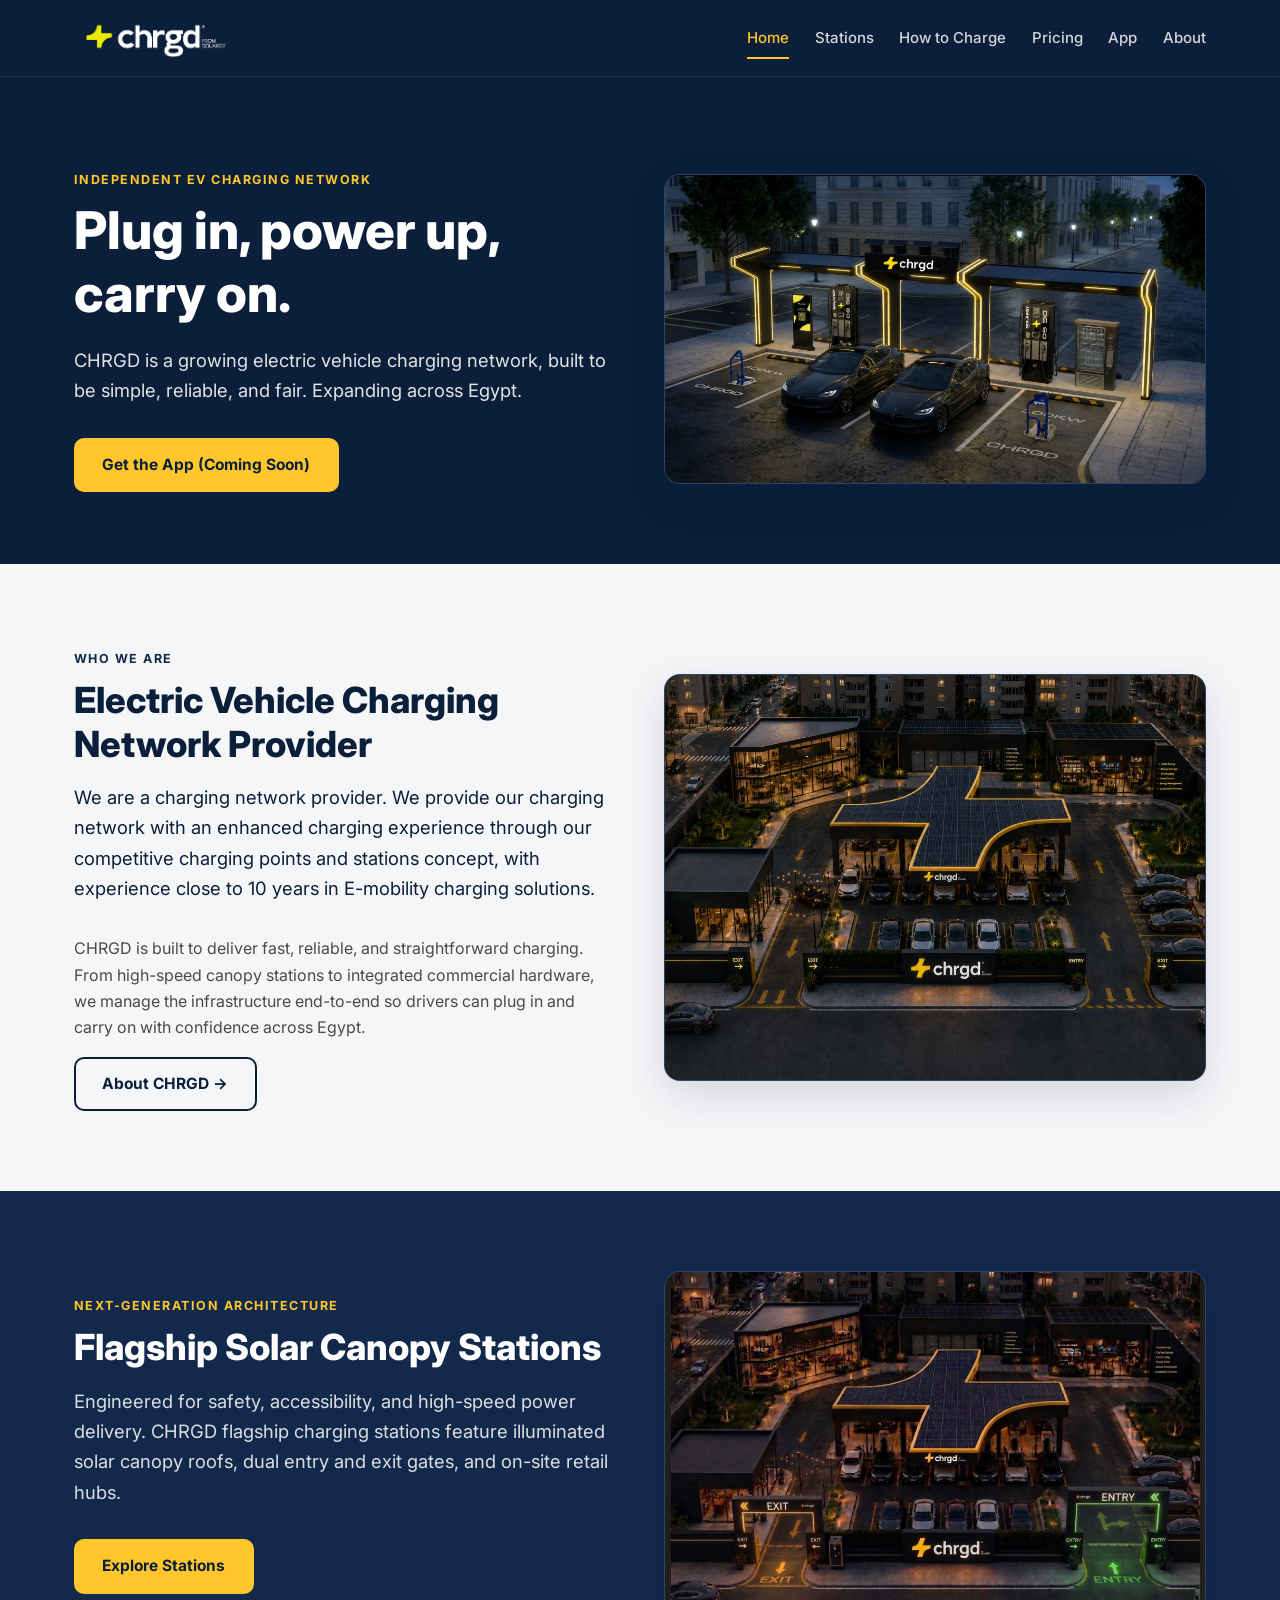
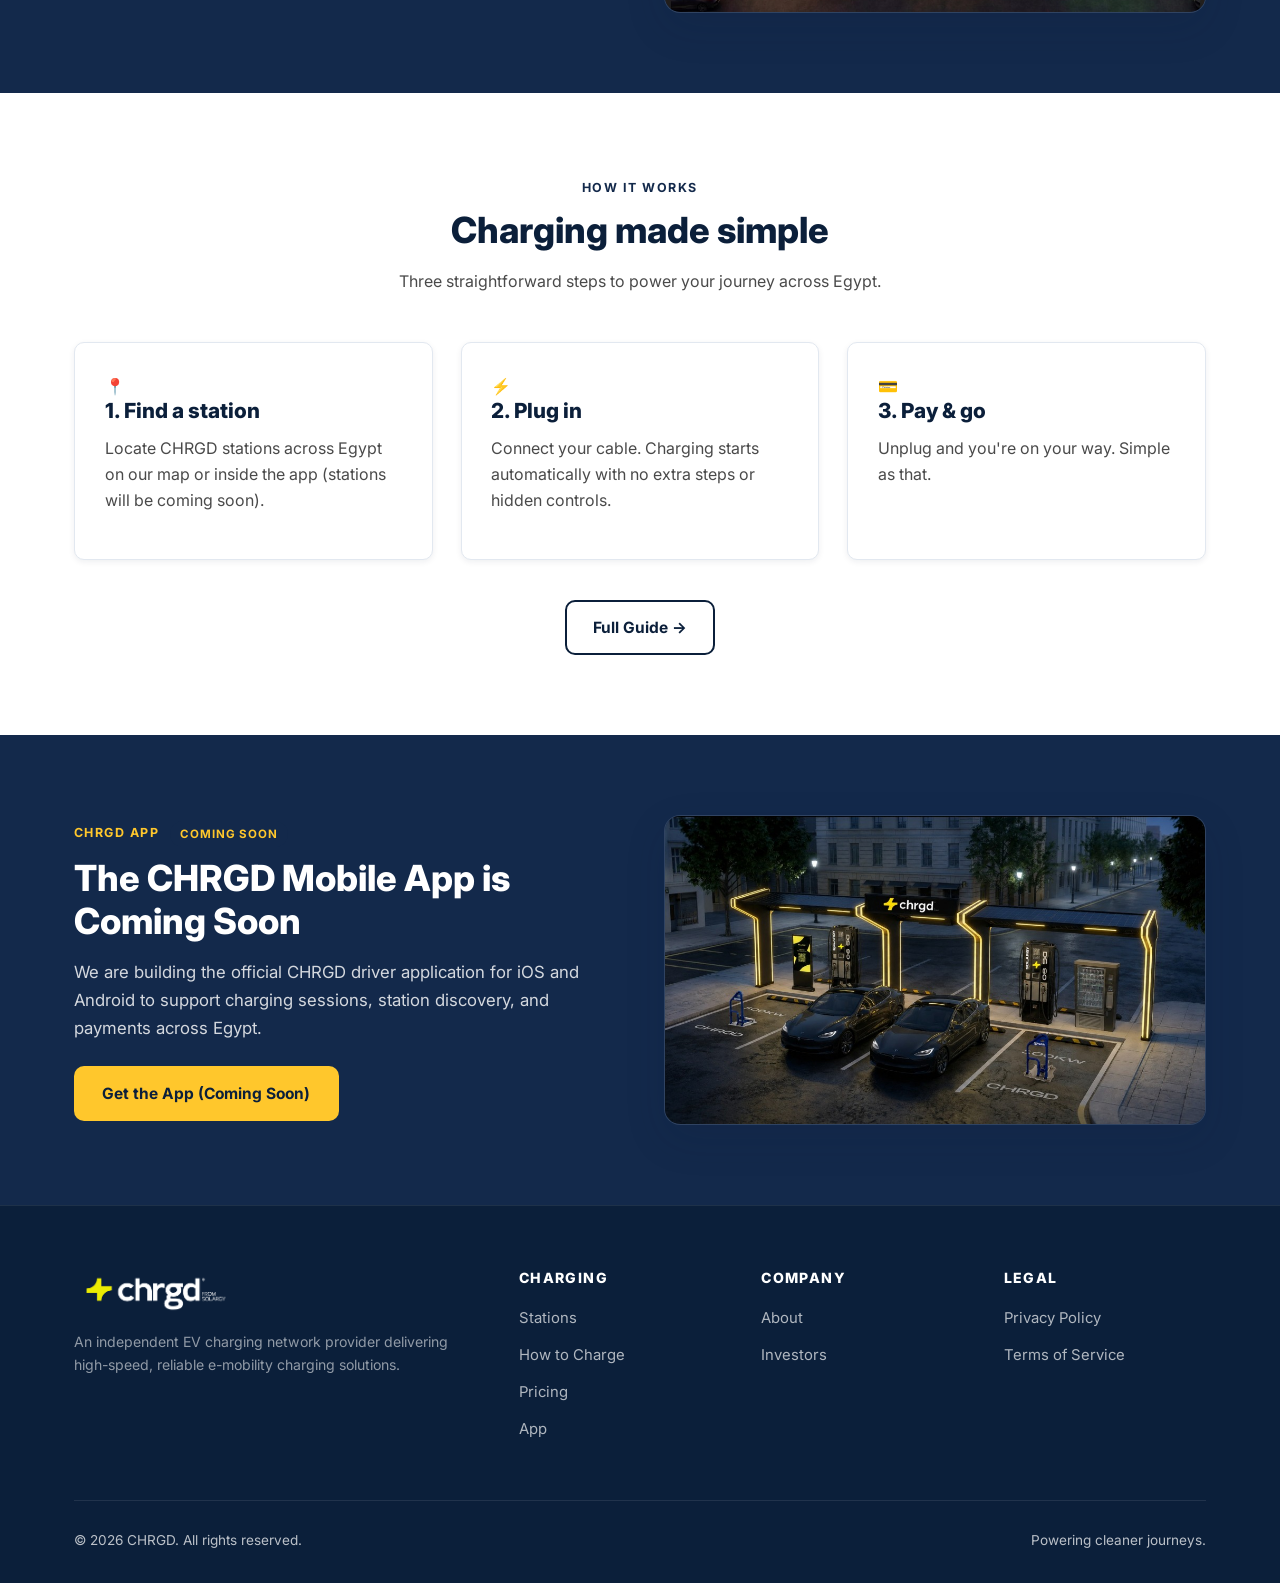
==== commit 70f354e9: "Add new flagship hub aerial overview media to website" ====
--- a/index.html
+++ b/index.html
@@ -60,6 +60,25 @@
     </div>
     <div class="site-img-wrapper">
       <img src="images/flagship-hub.jpg" alt="CHRGD flagship charging station canopy overview" class="site-img">
+    </div>
+  </div>
+</section>
+
+<!-- ==================== FLAGSHIP HUB SHOWCASE ==================== -->
+<section class="section section-dark">
+  <div class="container hero-grid" style="align-items: center;">
+    <div>
+      <span class="eyebrow">Next-Generation Architecture</span>
+      <h2 style="color: var(--white);">Flagship Solar Canopy Stations</h2>
+      <p class="lead" style="color: rgba(255,255,255,0.85);">
+        Engineered for safety, accessibility, and high-speed power delivery. CHRGD flagship charging stations feature illuminated solar canopy roofs, dual entry and exit gates, and on-site retail hubs.
+      </p>
+      <div style="margin-top: 1.5rem;">
+        <a href="stations.html" class="btn btn-primary">Explore Stations</a>
+      </div>
+    </div>
+    <div class="site-img-wrapper">
+      <img src="images/hub-overview.jpg" alt="Aerial view of CHRGD flagship charging station hub with yellow solar canopy and illuminated entry exit gates" class="site-img">
     </div>
   </div>
 </section>
--- a/style.css
+++ b/style.css
@@ -547,3 +547,99 @@
   .footer-bottom     { flex-direction: column; text-align: center; }
   .form-wrap, .legal-wrap { padding: 1.5rem; }
 }
+
+/* ===========================
+   PROCESS STEPS & ILLUSTRATIONS
+   =========================== */
+.steps-container {
+  display: grid;
+  grid-template-columns: 1fr;
+  gap: 2rem;
+  max-width: 860px;
+  margin: 0 auto;
+}
+.step-card {
+  background: var(--white);
+  border: 1px solid var(--gray-200);
+  border-radius: var(--radius-lg);
+  padding: 2.25rem;
+  box-shadow: var(--shadow-sm);
+  display: grid;
+  grid-template-columns: 140px 1fr;
+  gap: 2rem;
+  align-items: center;
+  transition: var(--transition);
+  position: relative;
+}
+.step-card:hover {
+  transform: translateY(-4px);
+  box-shadow: var(--shadow-md);
+  border-color: var(--yellow);
+}
+.step-illustration-box {
+  width: 140px;
+  height: 140px;
+  background: linear-gradient(135deg, var(--navy-soft) 0%, var(--navy) 100%);
+  border-radius: var(--radius);
+  display: flex;
+  align-items: center;
+  justify-content: center;
+  position: relative;
+  box-shadow: var(--shadow-sm);
+  flex-shrink: 0;
+}
+.step-illustration-box svg {
+  width: 72px;
+  height: 72px;
+}
+.step-num-badge {
+  position: absolute;
+  top: -12px;
+  left: -12px;
+  width: 36px;
+  height: 36px;
+  background: var(--yellow);
+  color: var(--navy);
+  font-weight: 800;
+  font-size: 1.1rem;
+  border-radius: 50%;
+  display: flex;
+  align-items: center;
+  justify-content: center;
+  box-shadow: 0 4px 10px rgba(0,0,0,0.15);
+}
+.step-content h3 {
+  font-size: 1.35rem;
+  color: var(--navy);
+  margin-bottom: 0.6rem;
+}
+.step-content p {
+  color: var(--gray-700);
+  font-size: 1.02rem;
+  line-height: 1.6;
+  margin: 0;
+}
+.step-tag {
+  display: inline-block;
+  background: rgba(11,31,58,0.06);
+  color: var(--navy);
+  font-size: 0.78rem;
+  font-weight: 700;
+  padding: 0.2rem 0.6rem;
+  border-radius: 4px;
+  margin-bottom: 0.6rem;
+  text-transform: uppercase;
+  letter-spacing: 0.05em;
+}
+
+@media (max-width: 680px) {
+  .step-card {
+    grid-template-columns: 1fr;
+    text-align: center;
+    justify-items: center;
+  }
+  .step-illustration-box {
+    margin-bottom: 1rem;
+  }
+}
+
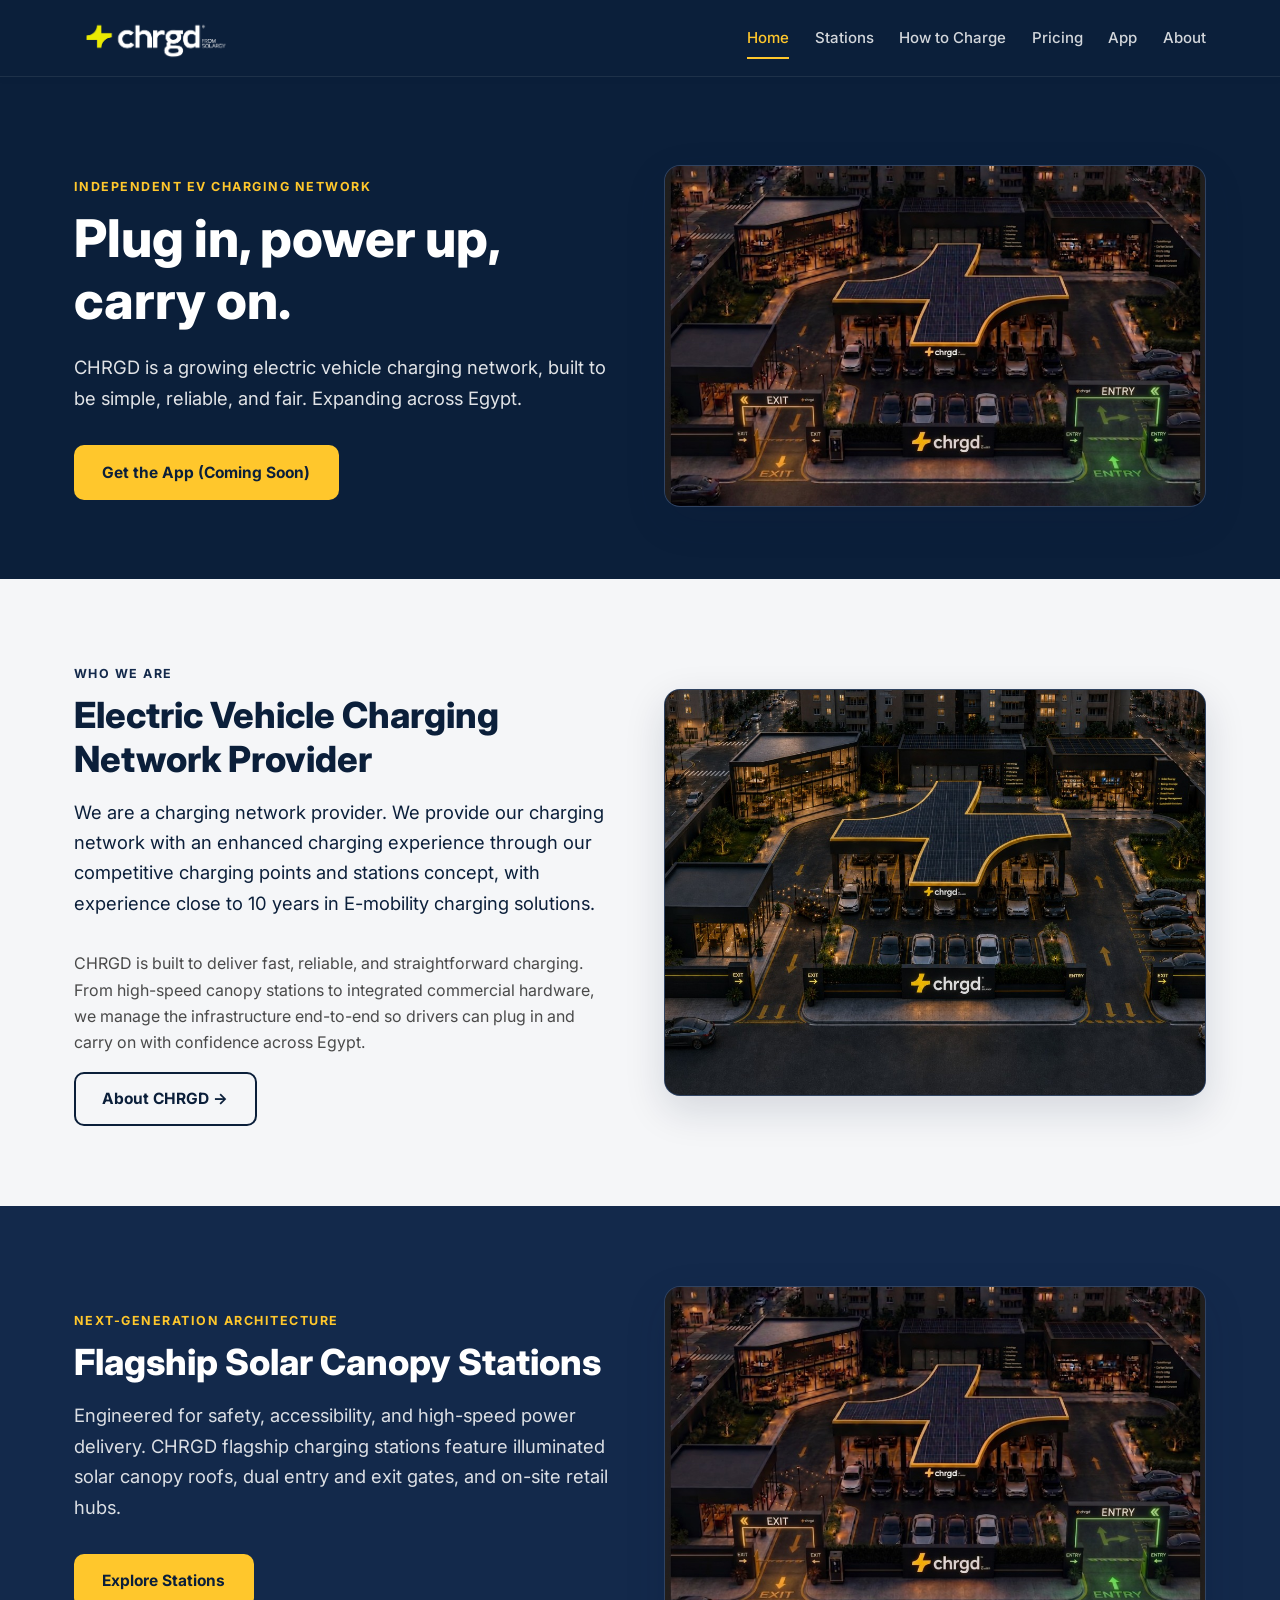
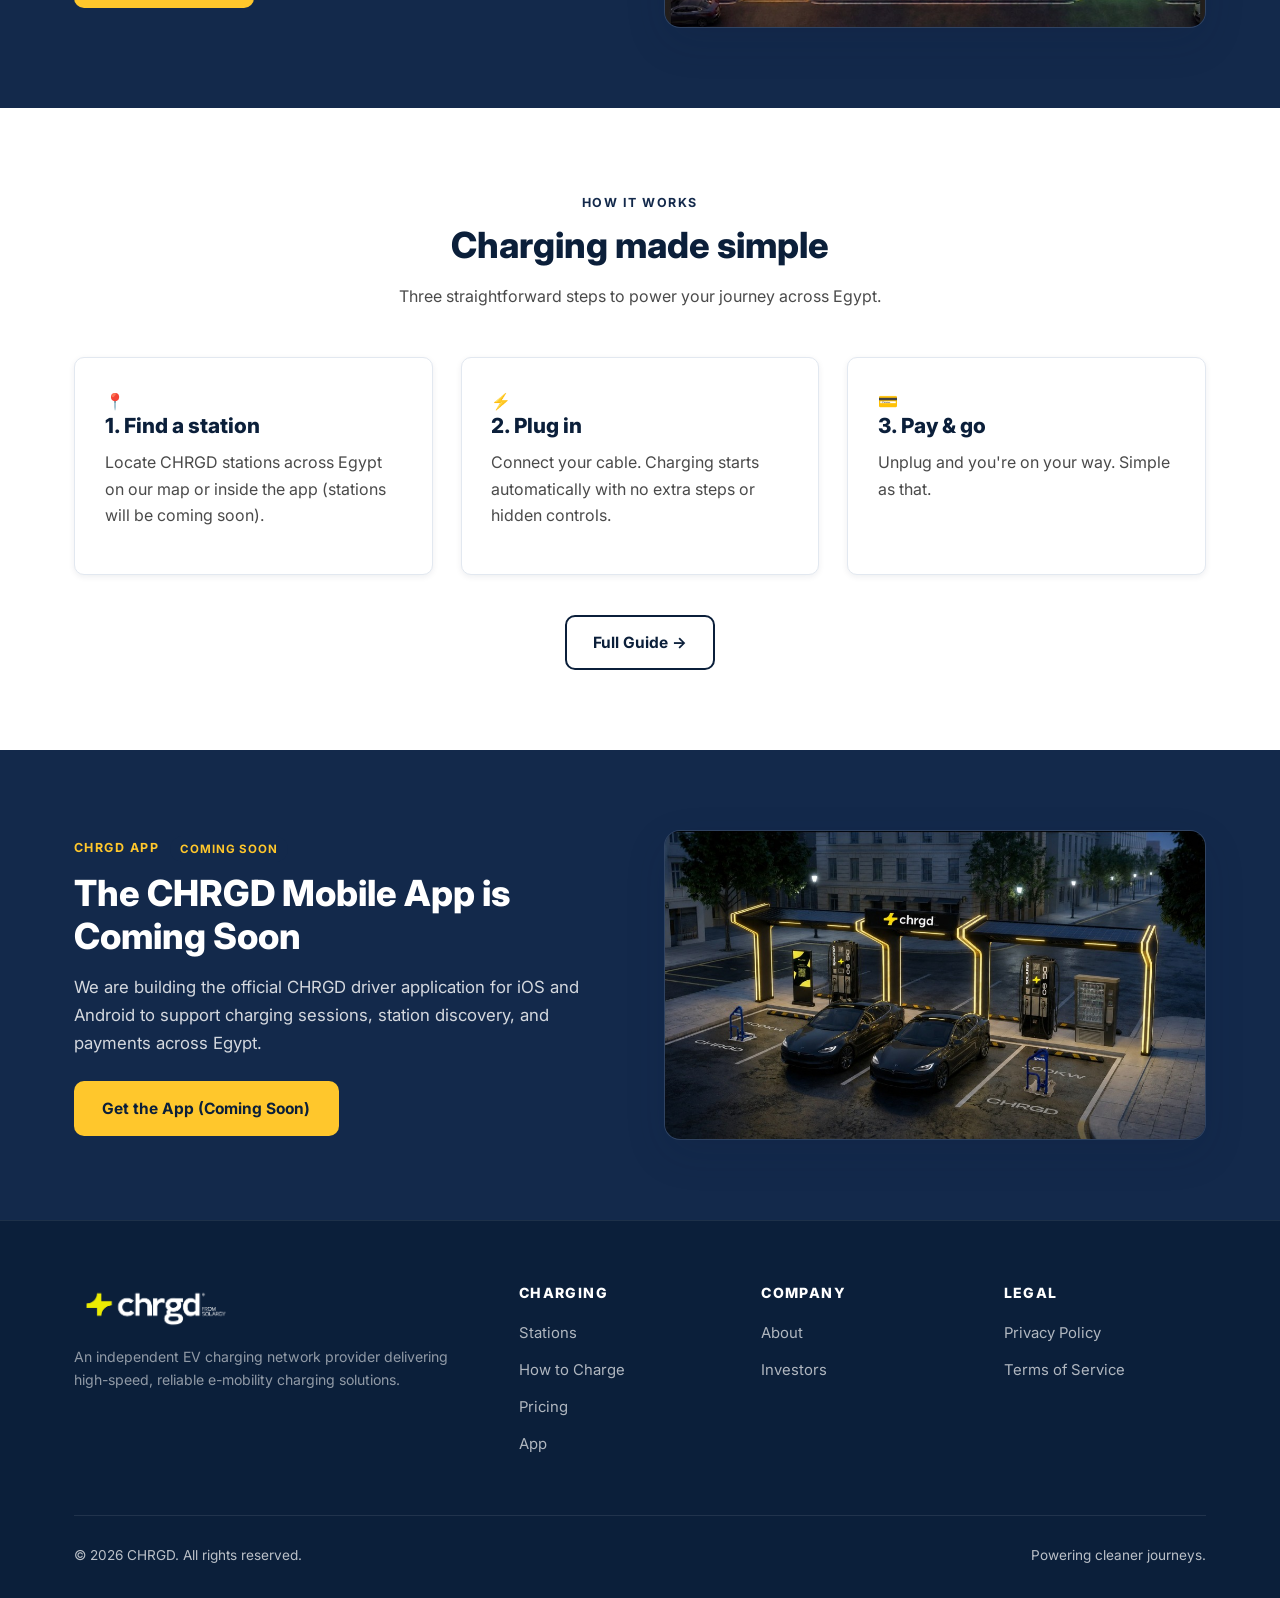
==== commit 7e3857be: "Update homepage hero photo with flagship hub aerial rendering" ====
--- a/index.html
+++ b/index.html
@@ -39,7 +39,7 @@
       </div>
     </div>
     <div class="site-img-wrapper">
-      <img src="images/station-canopy.jpg" alt="CHRGD illuminated night charging canopy with electric vehicles charging at 500kW bays" class="site-img">
+      <img src="images/hub-overview.jpg" alt="CHRGD flagship aerial charging station hub with yellow solar canopy and illuminated entry exit gates" class="site-img">
     </div>
   </div>
 </section>
@@ -152,7 +152,7 @@
         <h4>Company</h4>
         <ul class="footer-links">
           <li><a href="about.html">About</a></li>
-          <li><a href="contact.html">Investors</a></li>
+          <li><a href="investors.html">Investors</a></li>
         </ul>
       </div>
       <div class="footer-col">
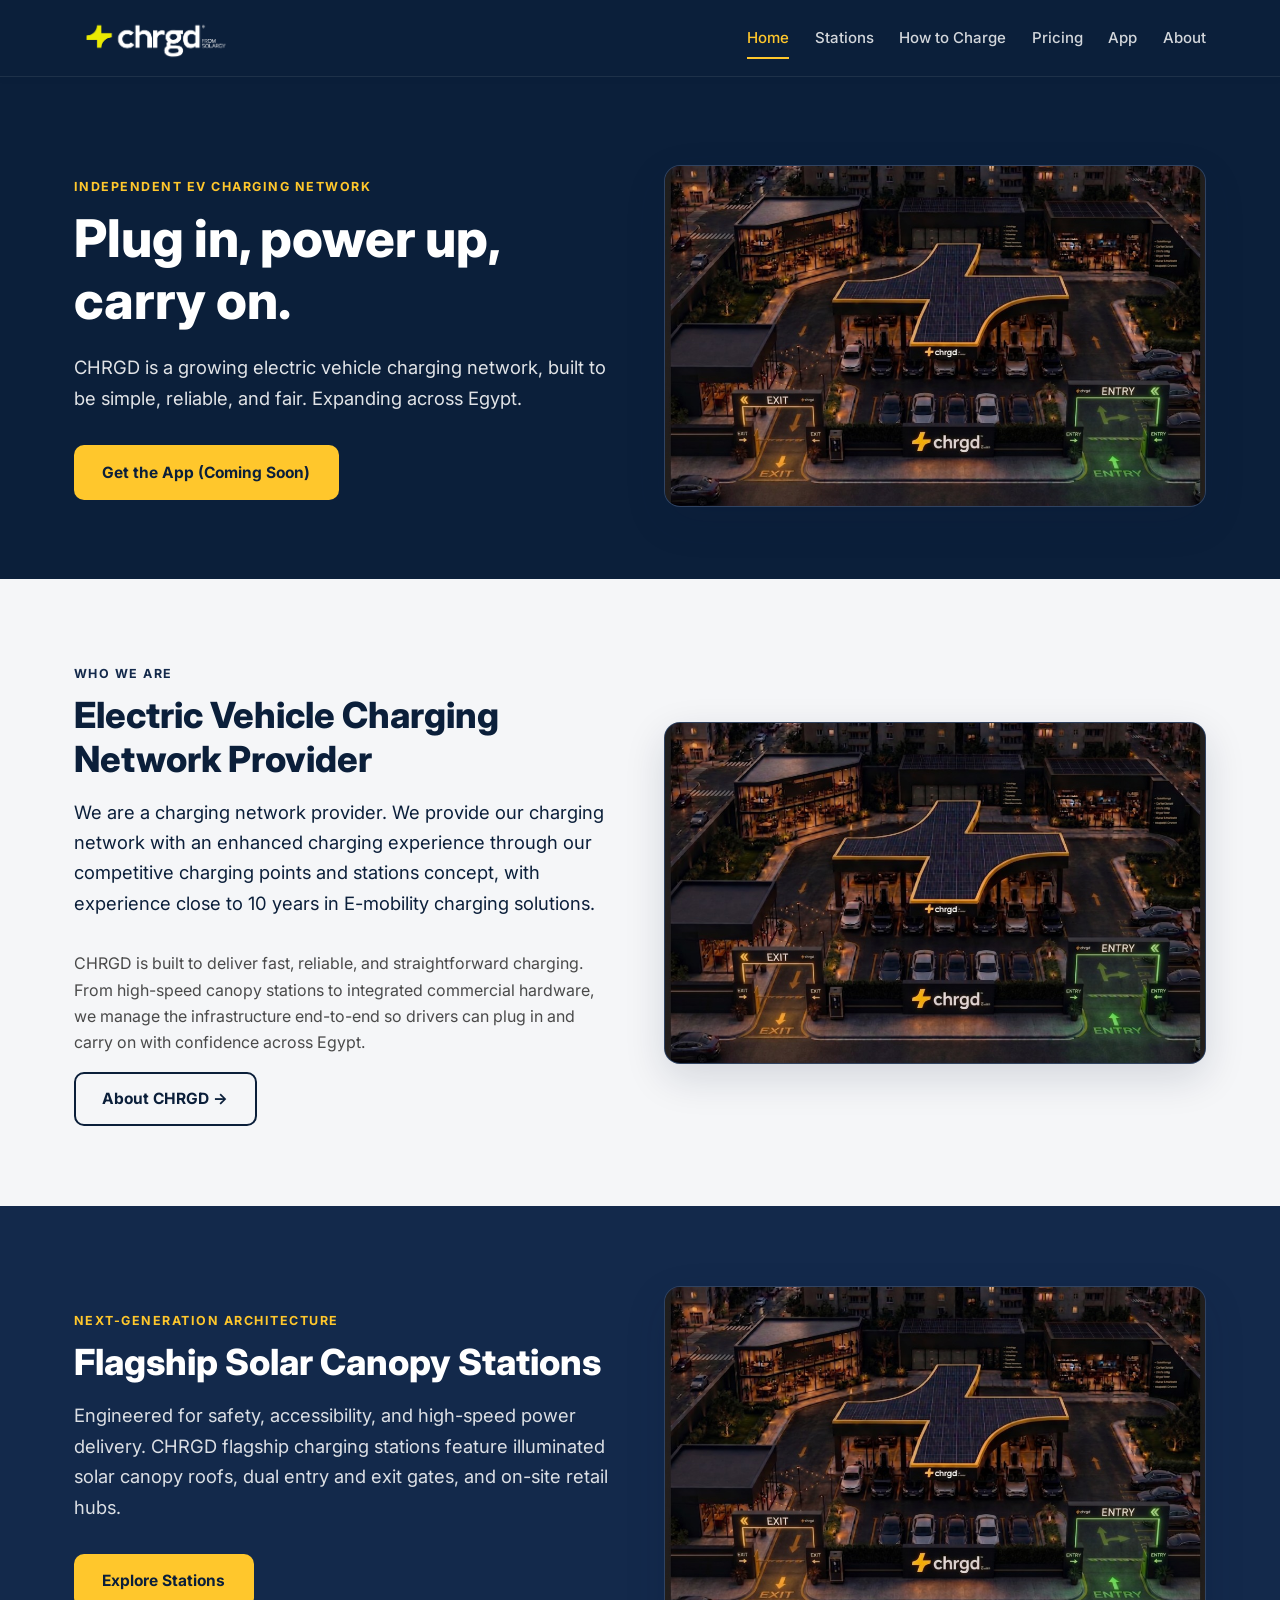
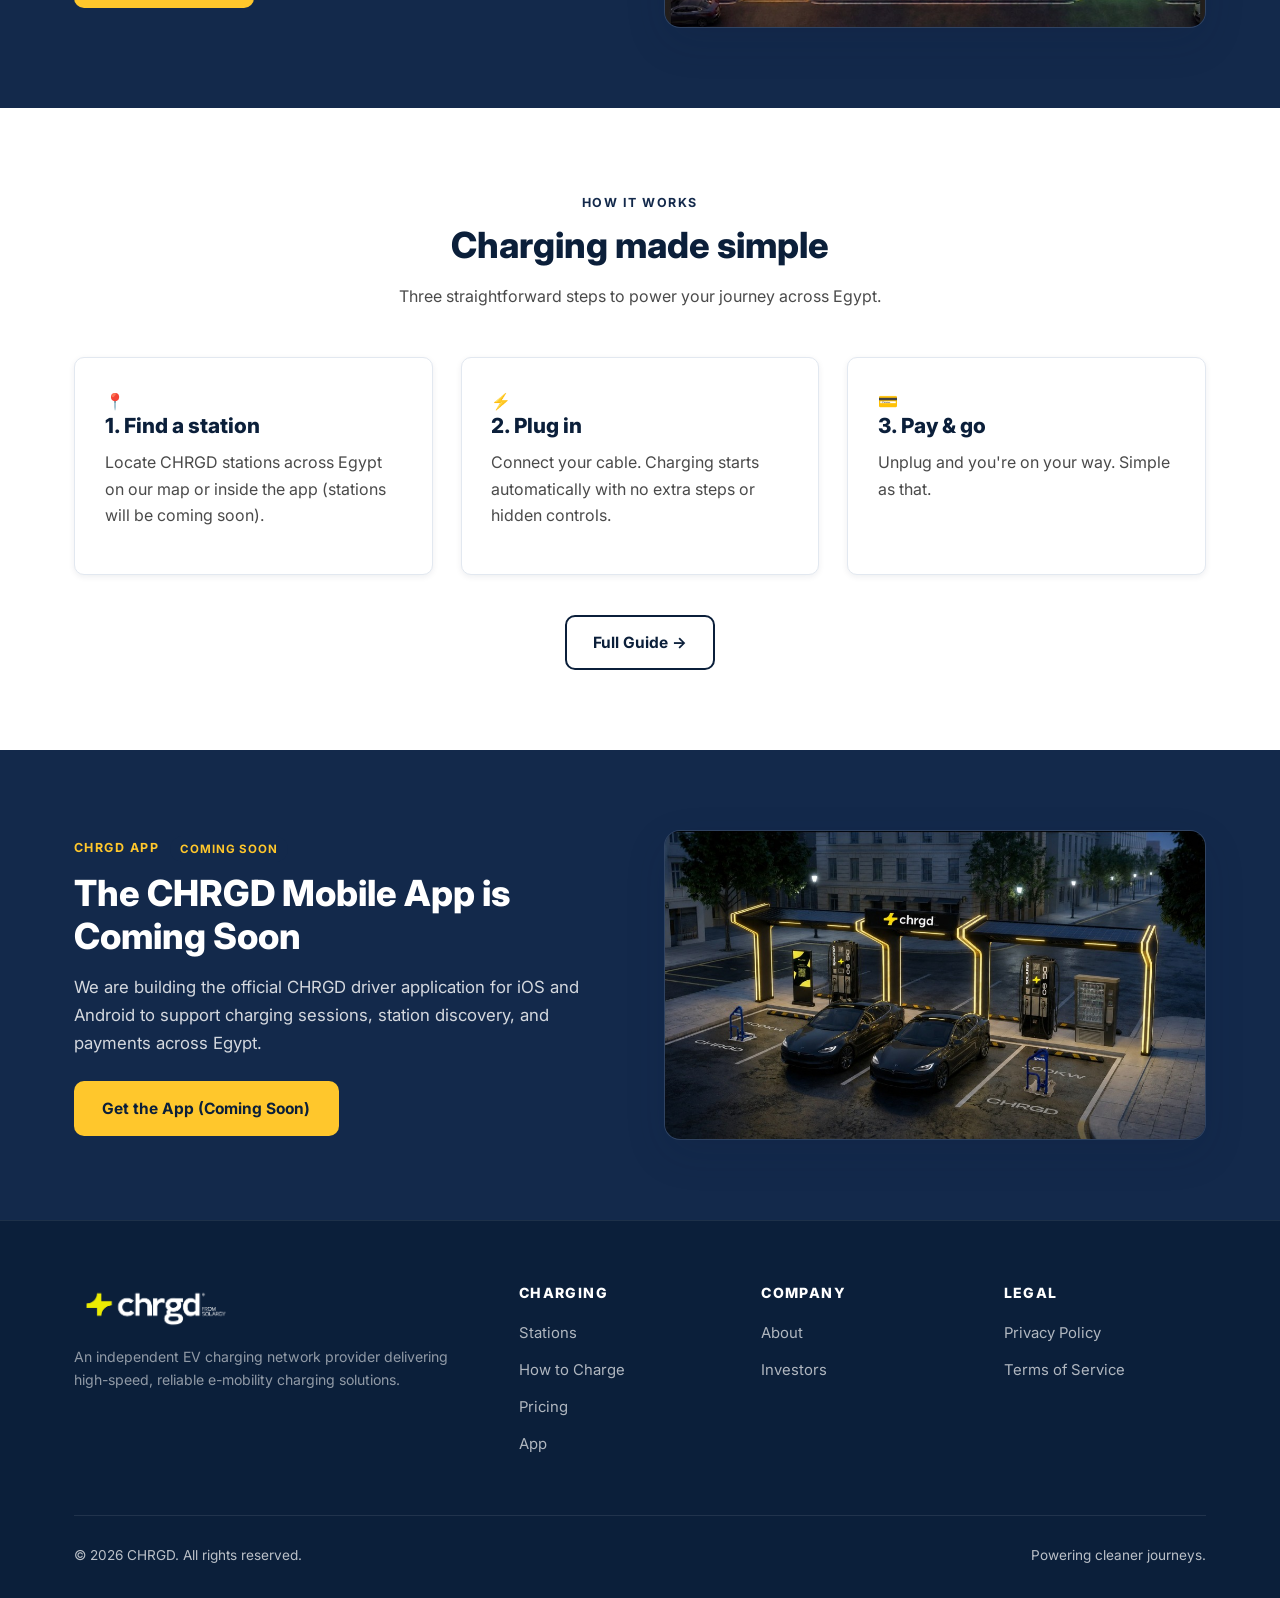
==== commit 120a52f3: "Update second section image on homepage with flagship hub aerial rendering" ====
--- a/index.html
+++ b/index.html
@@ -59,7 +59,7 @@
       <a href="about.html" class="btn btn-outline-dark">About CHRGD →</a>
     </div>
     <div class="site-img-wrapper">
-      <img src="images/flagship-hub.jpg" alt="CHRGD flagship charging station canopy overview" class="site-img">
+      <img src="images/hub-overview.jpg" alt="CHRGD flagship aerial charging station hub with yellow solar canopy and illuminated entry exit gates" class="site-img">
     </div>
   </div>
 </section>
